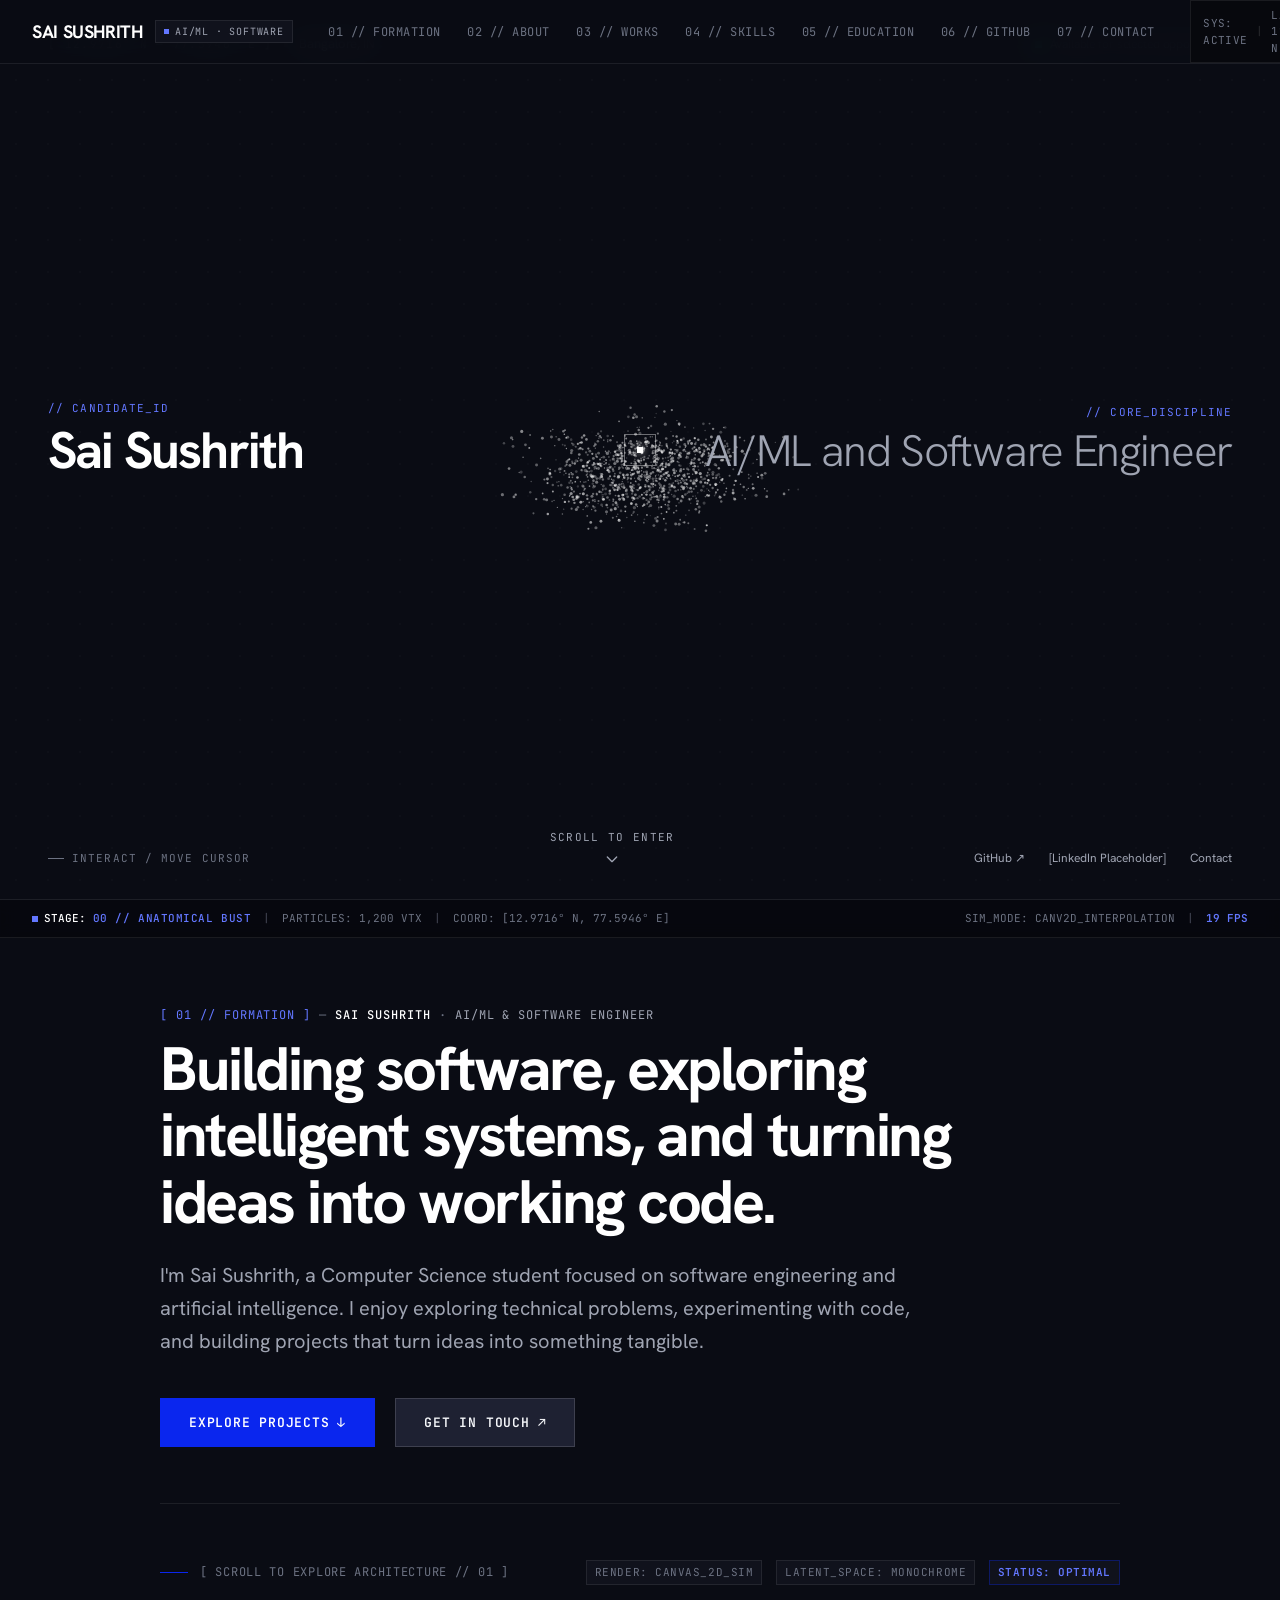
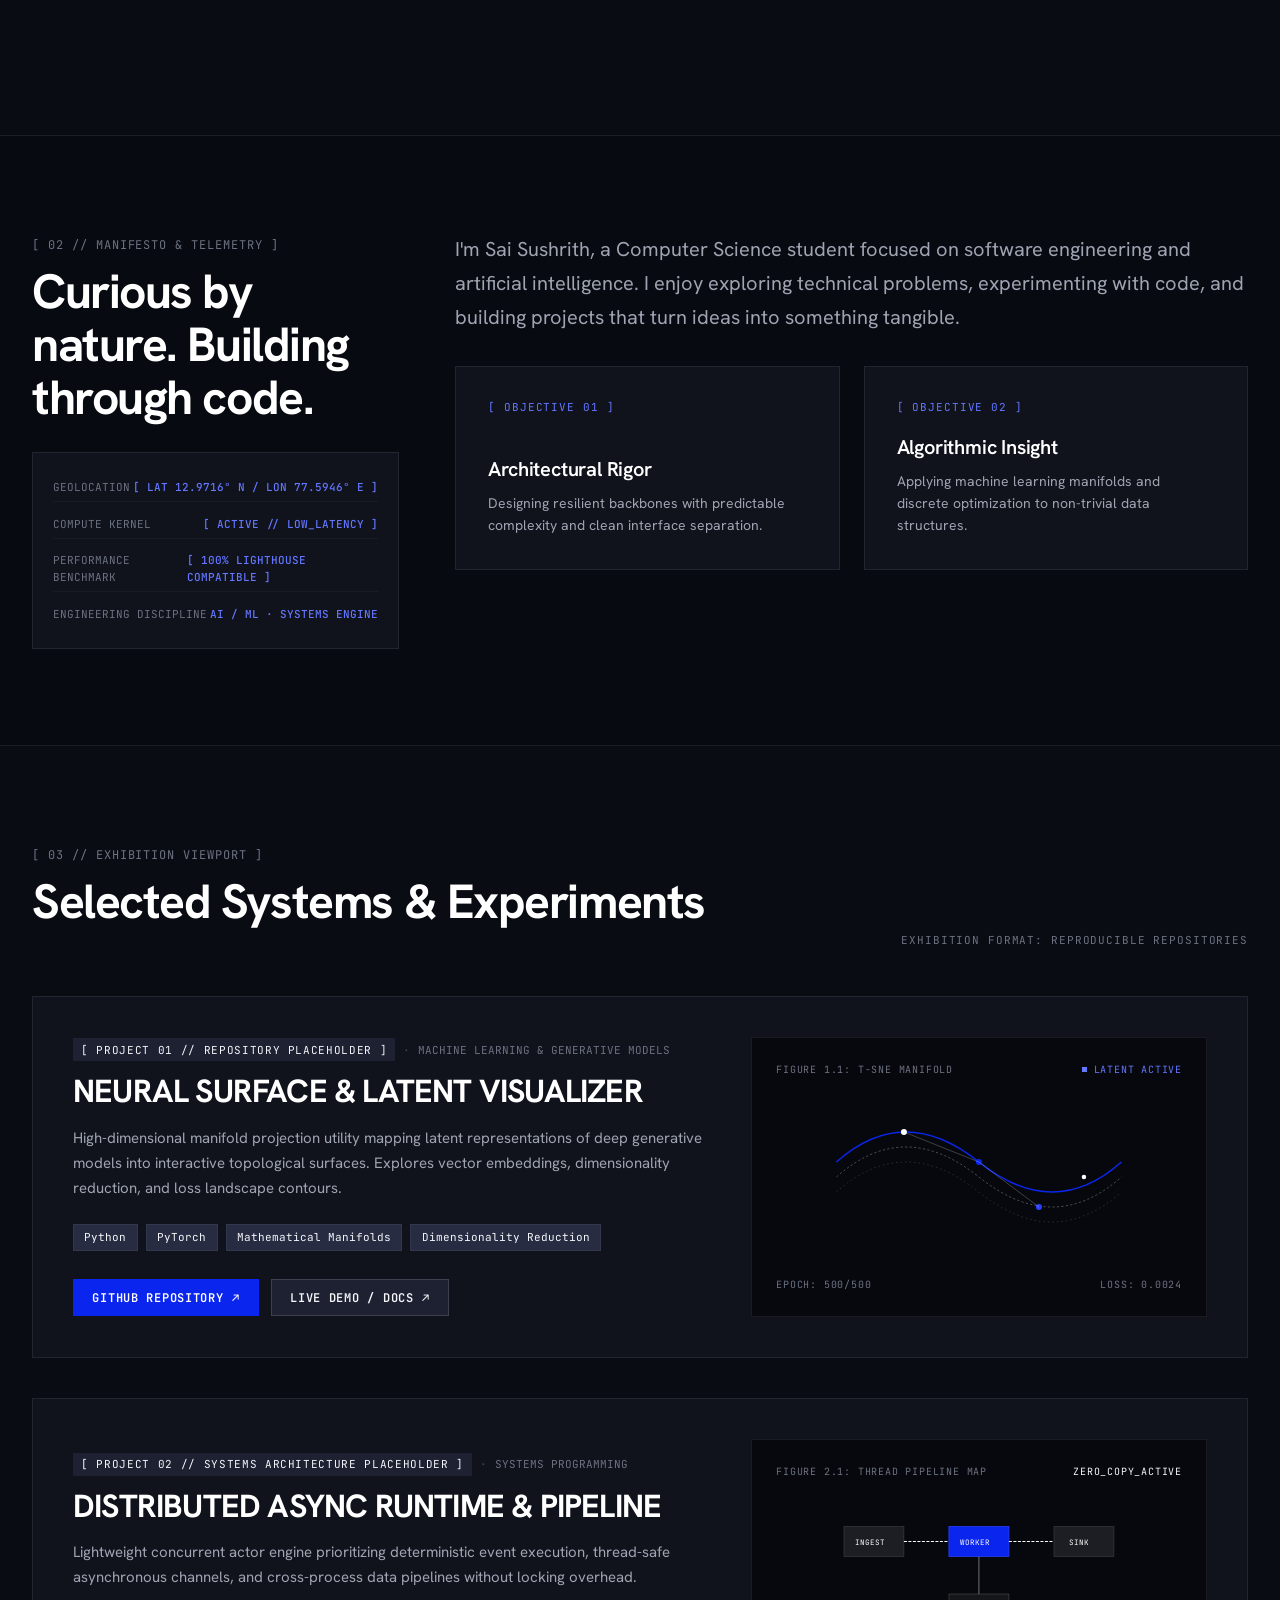
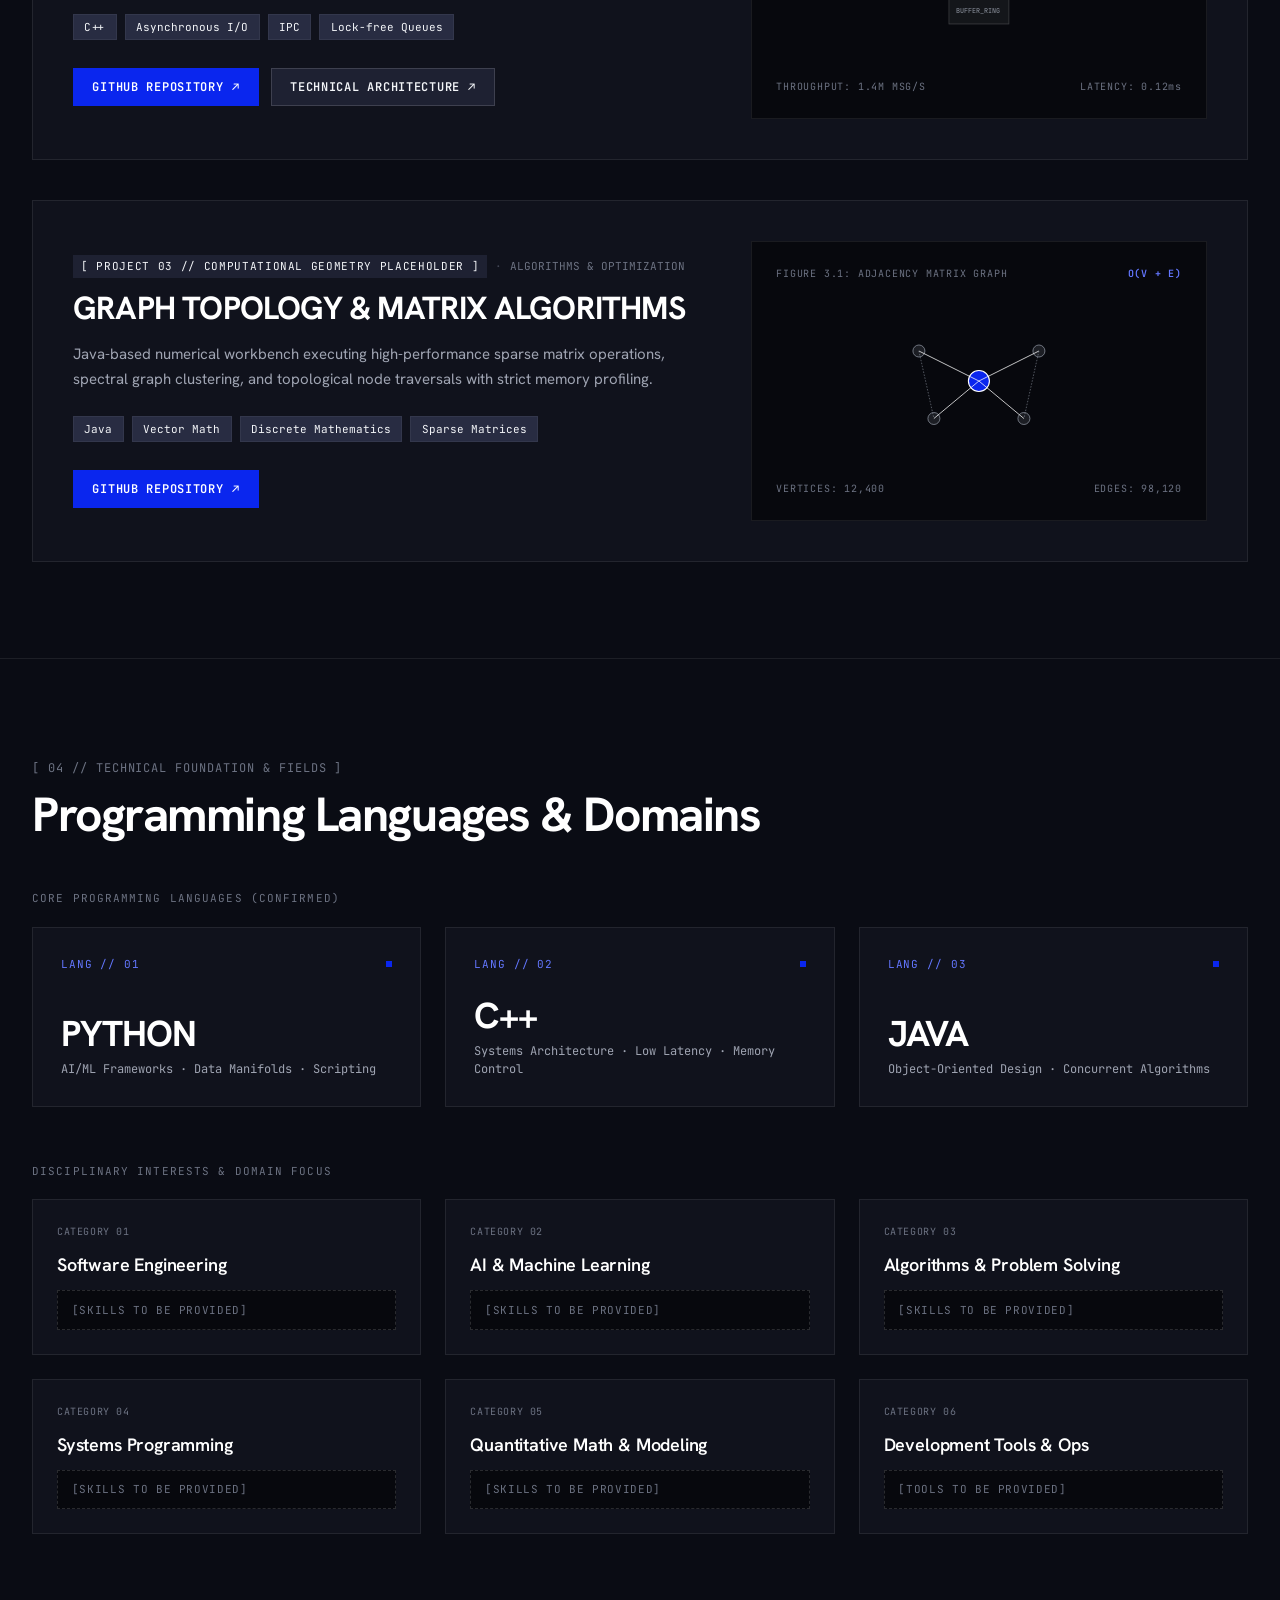
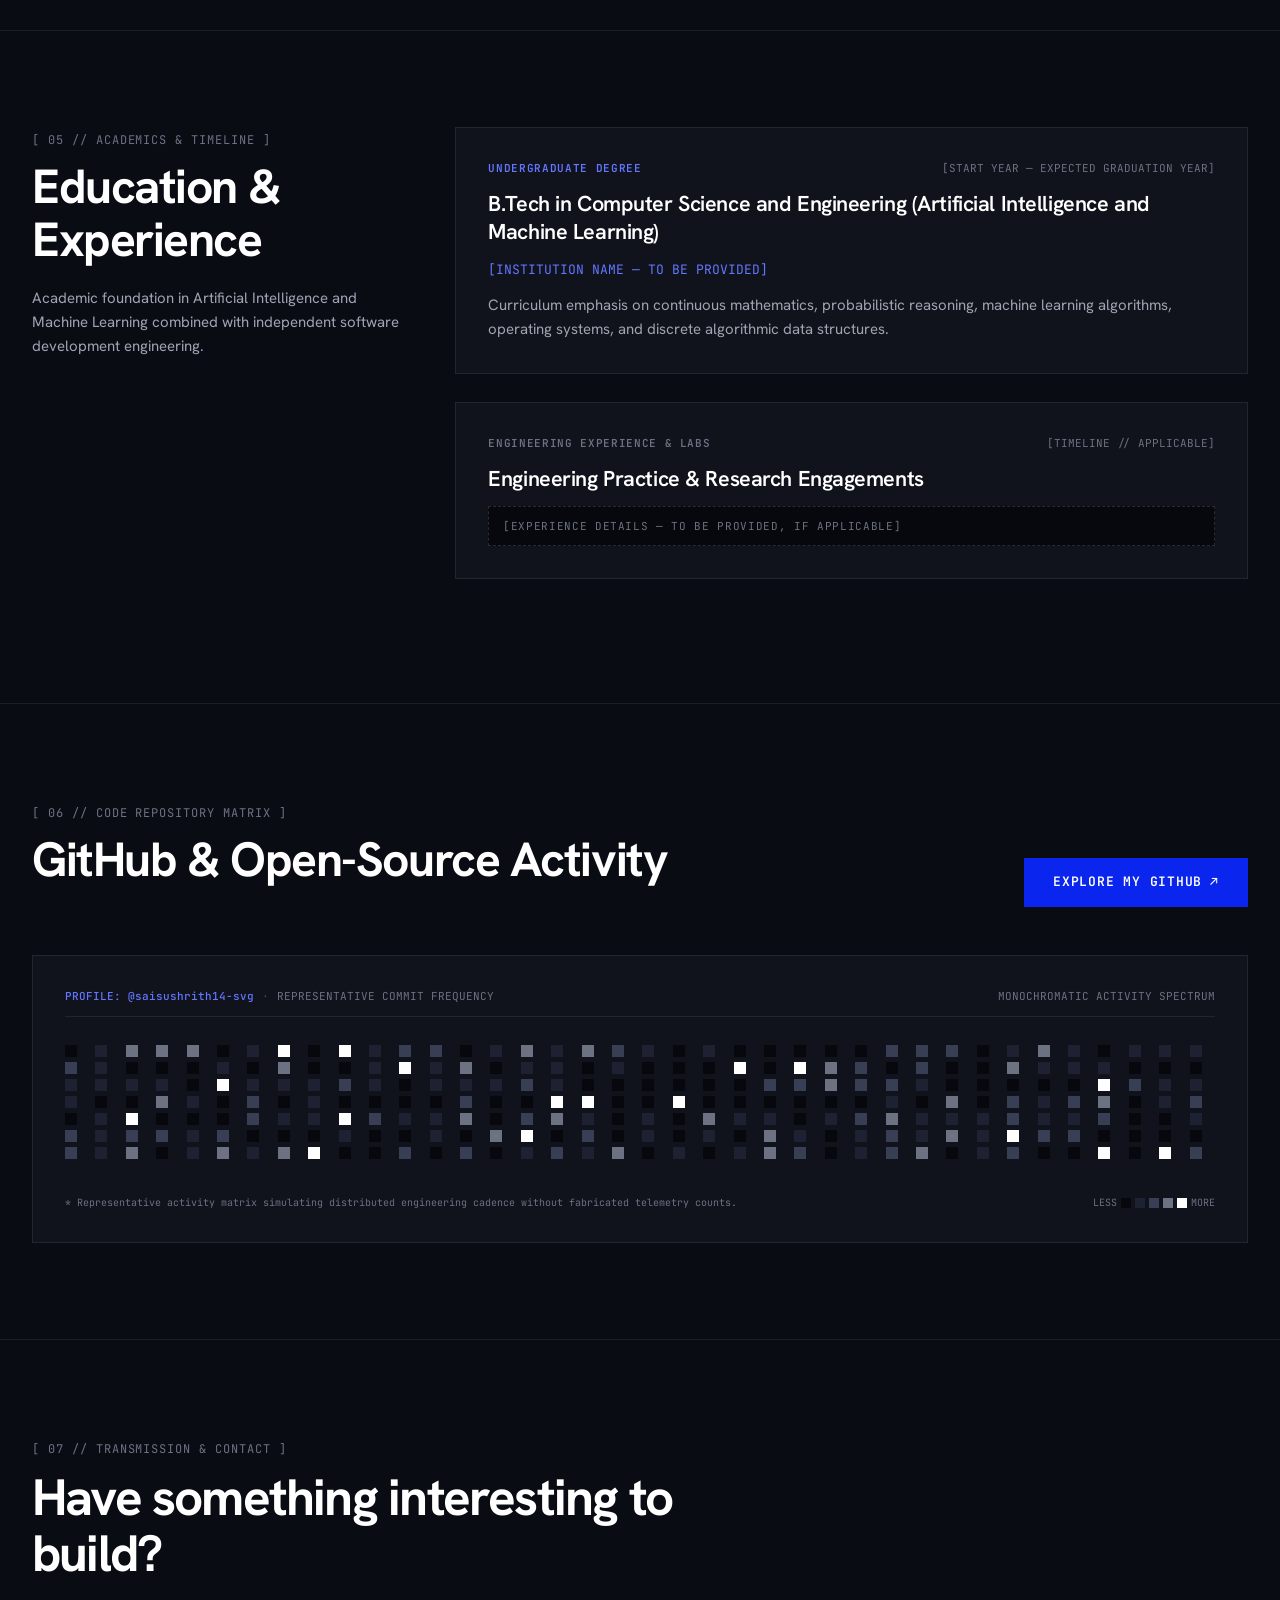
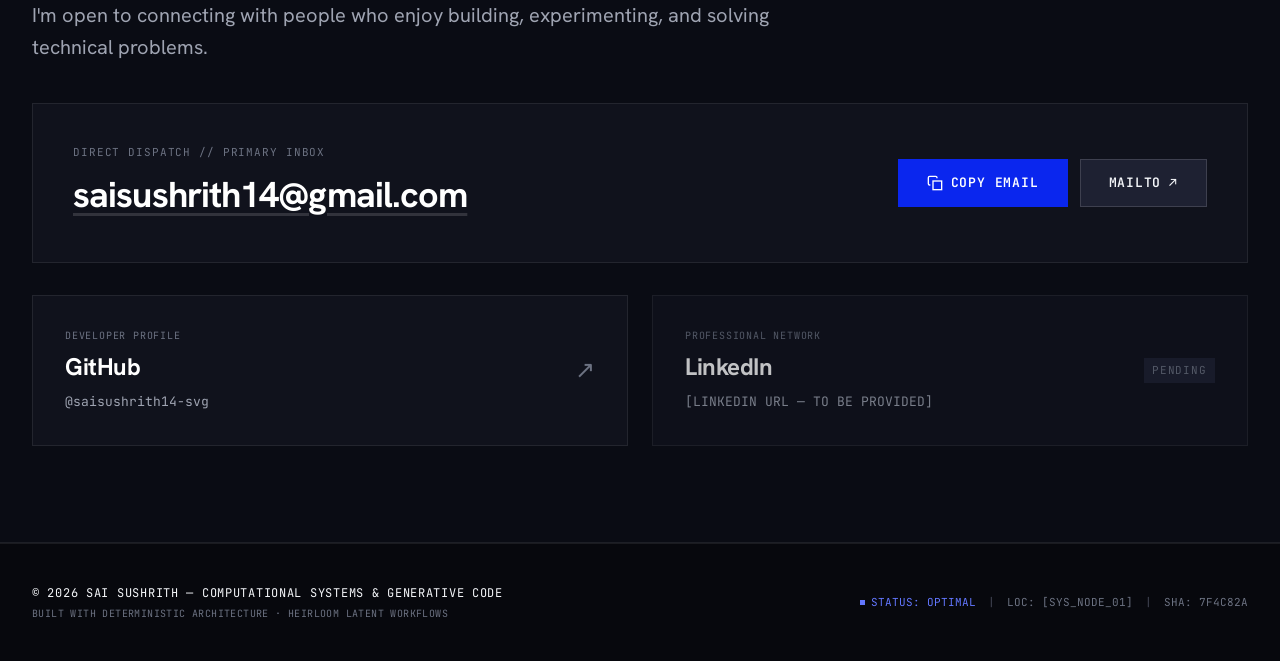
==== portfolio.html @ 4008039e "Changed name of index.html" ====
<!DOCTYPE html>
<html lang="en" class="dark">
<head>
  <meta charset="utf-8">
  <meta name="viewport" content="width=device-width, initial-scale=1.0">
  <meta name="description" content="Portfolio of Sai Sushrith — AI/ML and Software Engineer. Building software, exploring intelligent systems, and turning ideas into working code.">
  <meta name="keywords" content="Sai Sushrith, AI, Machine Learning, Software Engineer, Portfolio, Generative Particles, Swiss Style">
  <meta name="author" content="Sai Sushrith">
  <title>Sai Sushrith — AI/ML & Software Engineer</title>
  
  <link rel="icon" type="image/svg+xml" href="assets/icons/favicon.svg">
  
  <!-- Modern Typography: Hanken Grotesk & JetBrains Mono -->
  <link rel="preconnect" href="https://fonts.googleapis.com">
  <link rel="preconnect" href="https://fonts.gstatic.com" crossorigin>
  <link href="https://fonts.googleapis.com/css2?family=Hanken+Grotesk:ital,wght@0,300..900;1,300..900&family=JetBrains+Mono:ital,wght@0,300..800;1,300..800&display=swap" rel="stylesheet">
  
  <!-- Separate Vanilla CSS -->
  <link rel="stylesheet" href="styles.css">
</head>
<body>
  <!-- Accessibility Skip Link -->
  <a href="#main-content" class="skip-link">Skip to main content</a>

  <!-- Custom Architectural Desktop Cursor -->
  <div id="custom-cursor" class="custom-cursor" aria-hidden="true">
    <div class="cursor-dot"></div>
    <div class="cursor-ring"></div>
  </div>

  <!-- Persistent 2D Canvas for Generative Particle Sculpting -->
  <canvas id="generative-canvas" class="generative-canvas" aria-hidden="true"></canvas>

  <!-- Ambient Texture Layer -->
  <div class="ambient-noise" aria-hidden="true"></div>

  <!-- ========================================================================= -->
  <!-- HERO / STARTING LANDING VIEWPORT (Stage 0: Anatomical Silhouette Bust)    -->
  <!-- ========================================================================= -->
  <section class="landing-viewport" id="landing" aria-label="Starting Presentation">
    <!-- Top Bar: Coordinates & Availability -->
    <div class="landing-topbar">
      <div class="topbar-coords">
        <span class="mono-badge">[ 12.9716° N — 77.5946° E ]</span>
        <span class="coord-divider">•</span>
        <span class="location-name">Bangalore, IN</span>
      </div>
      <div class="topbar-status">
        <span class="status-pulse-dot" aria-hidden="true"></span>
        <span class="status-text">Available for selected opportunities</span>
      </div>
    </div>

    <!-- Symmetrical Identity Typography -->
    <div class="landing-hero-center">
      <div class="hero-left-col">
        <span class="hero-label-sub">// CANDIDATE_ID</span>
        <h1 class="landing-title">Sai Sushrith</h1>
      </div>
      <div class="hero-right-col">
        <span class="hero-label-sub">// CORE_DISCIPLINE</span>
        <p class="landing-subtitle">AI/ML and Software Engineer</p>
      </div>
    </div>

    <!-- Bottom Bar: Navigation & Social Prompts -->
    <div class="landing-bottombar">
      <div class="bottombar-left">
        <span class="interact-cue">
          <span class="dash-line" aria-hidden="true"></span>
          <span>INTERACT / MOVE CURSOR</span>
        </span>
      </div>
      <div class="bottombar-center">
        <a href="#main-content" class="scroll-enter-btn" id="scroll-enter-btn">
          <span>SCROLL TO ENTER</span>
          <svg class="arrow-down-icon" width="16" height="16" viewBox="0 0 24 24" fill="none" stroke="currentColor" stroke-width="2" aria-hidden="true">
            <path d="M19 9l-7 7-7-7" stroke-linecap="round" stroke-linejoin="round"/>
          </svg>
        </a>
      </div>
      <div class="bottombar-right">
        <a href="https://github.com/saisushrith14-svg" target="_blank" rel="noopener noreferrer" class="quick-link">GitHub ↗</a>
        <a href="#contact" class="quick-link">[LinkedIn Placeholder]</a>
        <a href="mailto:saisushrith14@gmail.com" class="quick-link">Contact</a>
      </div>
    </div>
  </section>

  <!-- ========================================================================= -->
  <!-- MAIN NAVIGATION BAR (Fixed Architectural Swiss Navigation)                -->
  <!-- ========================================================================= -->
  <header class="site-header" id="site-header" role="banner">
    <div class="header-inner">
      <div class="header-brand">
        <a href="#landing" class="brand-link" aria-label="Return to landing">
          <span class="brand-name">SAI SUSHRITH</span>
        </a>
        <div class="badge-status-chip">
          <span class="status-dot-mini" aria-hidden="true"></span>
          <span class="badge-text">AI/ML · SOFTWARE</span>
        </div>
      </div>

      <!-- Desktop Nav -->
      <nav class="desktop-nav" aria-label="Primary navigation">
        <a href="#hero" class="nav-item active" data-section="hero">01 // FORMATION</a>
        <a href="#about" class="nav-item" data-section="about">02 // ABOUT</a>
        <a href="#projects" class="nav-item" data-section="projects">03 // WORKS</a>
        <a href="#skills" class="nav-item" data-section="skills">04 // SKILLS</a>
        <a href="#education" class="nav-item" data-section="education">05 // EDUCATION</a>
        <a href="#github" class="nav-item" data-section="github">06 // GITHUB</a>
        <a href="#contact" class="nav-item" data-section="contact">07 // CONTACT</a>
      </nav>

      <!-- System Telemetry Badge & Mobile Toggle -->
      <div class="header-actions">
        <div class="telemetry-pill">
          <span class="telemetry-item">SYS: ACTIVE</span>
          <span class="telemetry-sep">|</span>
          <span class="telemetry-item">LAT: 12.9716° N</span>
          <span class="telemetry-sep">|</span>
          <span class="telemetry-fps" id="header-fps">60 FPS</span>
        </div>

        <button class="mobile-toggle-btn" id="mobile-toggle-btn" aria-label="Toggle navigation menu" aria-expanded="false" aria-controls="mobile-nav">
          <span class="toggle-bar"></span>
          <span class="toggle-bar"></span>
        </button>
      </div>
    </div>

    <!-- Mobile Navigation Drawer -->
    <nav class="mobile-nav" id="mobile-nav" aria-label="Mobile navigation" hidden>
      <div class="mobile-nav-inner">
        <a href="#hero" class="mobile-nav-item" data-section="hero">01 // FORMATION</a>
        <a href="#about" class="mobile-nav-item" data-section="about">02 // ABOUT</a>
        <a href="#projects" class="mobile-nav-item" data-section="projects">03 // WORKS</a>
        <a href="#skills" class="mobile-nav-item" data-section="skills">04 // SKILLS</a>
        <a href="#education" class="mobile-nav-item" data-section="education">05 // EDUCATION</a>
        <a href="#github" class="mobile-nav-item" data-section="github">06 // GITHUB</a>
        <a href="#contact" class="mobile-nav-item" data-section="contact">07 // CONTACT</a>
      </div>
    </nav>
  </header>

  <!-- ========================================================================= -->
  <!-- HUD TELEMETRY STICKY BAR                                                  -->
  <!-- ========================================================================= -->
  <div class="hud-telemetry-bar" id="hud-telemetry" aria-hidden="true">
    <div class="hud-inner">
      <div class="hud-left">
        <span class="hud-stage-indicator">
          <span class="stage-dot"></span>
          STAGE: <span id="hud-stage-name" class="stage-value">00 // ANATOMICAL BUST</span>
        </span>
        <span class="hud-sep">|</span>
        <span class="hud-particles" id="hud-particles-count">PARTICLES: 1,200 VTX</span>
        <span class="hud-sep">|</span>
        <span class="hud-coords">COORD: [12.9716° N, 77.5946° E]</span>
      </div>
      <div class="hud-right">
        <span class="hud-sim-mode">SIM_MODE: CANV2D_INTERPOLATION</span>
        <span class="hud-sep">|</span>
        <span class="hud-fps" id="canvas-fps">60 FPS</span>
      </div>
    </div>
  </div>

  <!-- ========================================================================= -->
  <!-- MAIN PORTFOLIO SECTIONS                                                   -->
  <!-- ========================================================================= -->
  <main id="main-content" class="portfolio-main">

    <!-- --------------------------------------------------------------------- -->
    <!-- SECTION 01: HERO & FORMATION                                          -->
    <!-- --------------------------------------------------------------------- -->
    <section class="portfolio-section hero-section" id="hero" data-stage="01 // FORMATION">
      <div class="section-container">
        <div class="hero-content-block">
          <div class="section-marker-tag">
            <span class="marker-code">[ 01 // FORMATION ]</span>
            <span class="marker-dash">—</span>
            <span class="marker-name">SAI SUSHRITH</span>
            <span class="marker-dot">·</span>
            <span class="marker-title">AI/ML &amp; SOFTWARE ENGINEER</span>
          </div>

          <h2 class="hero-statement">
            Building software, exploring intelligent systems, and turning ideas into working code.
          </h2>

          <p class="hero-lead">
            I'm Sai Sushrith, a Computer Science student focused on software engineering and artificial intelligence. I enjoy exploring technical problems, experimenting with code, and building projects that turn ideas into something tangible.
          </p>

          <div class="hero-cta-group">
            <a href="#projects" class="btn btn-primary">
              <span>Explore Projects</span>
              <span class="btn-arrow" aria-hidden="true">↓</span>
            </a>
            <a href="#contact" class="btn btn-secondary">
              <span>Get in Touch</span>
              <span class="btn-arrow" aria-hidden="true">↗</span>
            </a>
          </div>
        </div>

        <div class="hero-bottom-telemetry">
          <div class="telemetry-cue">
            <span class="cue-line" aria-hidden="true"></span>
            <span class="mono-label">[ SCROLL TO EXPLORE ARCHITECTURE // 01 ]</span>
          </div>
          <div class="telemetry-tags">
            <span class="tag-chip">RENDER: CANVAS_2D_SIM</span>
            <span class="tag-chip">LATENT_SPACE: MONOCHROME</span>
            <span class="tag-chip chip-highlight">STATUS: OPTIMAL</span>
          </div>
        </div>
      </div>
    </section>

    <!-- --------------------------------------------------------------------- -->
    <!-- SECTION 02: EDITORIAL INTRODUCTION & MANIFESTO                        -->
    <!-- --------------------------------------------------------------------- -->
    <section class="portfolio-section manifesto-section" id="about" data-stage="02 // MANIFESTO">
      <div class="section-container">
        <div class="two-col-grid">
          <!-- Left Column: Heading & Telemetry Specs -->
          <div class="grid-sidebar">
            <span class="section-marker-tag">[ 02 // MANIFESTO &amp; TELEMETRY ]</span>
            <h2 class="section-heading">Curious by nature. Building through code.</h2>

            <div class="telemetry-spec-card">
              <div class="spec-row">
                <span class="spec-label">GEOLOCATION</span>
                <span class="spec-value">[ LAT 12.9716° N / LON 77.5946° E ]</span>
              </div>
              <div class="spec-row">
                <span class="spec-label">COMPUTE KERNEL</span>
                <span class="spec-value">[ ACTIVE // LOW_LATENCY ]</span>
              </div>
              <div class="spec-row">
                <span class="spec-label">PERFORMANCE BENCHMARK</span>
                <span class="spec-value">[ 100% LIGHTHOUSE COMPATIBLE ]</span>
              </div>
              <div class="spec-row">
                <span class="spec-label">ENGINEERING DISCIPLINE</span>
                <span class="spec-value">AI / ML · SYSTEMS ENGINE</span>
              </div>
            </div>
          </div>

          <!-- Right Column: Narrative & Architecture Objectives -->
          <div class="grid-main">
            <p class="body-lead">
              I'm Sai Sushrith, a Computer Science student focused on software engineering and artificial intelligence. I enjoy exploring technical problems, experimenting with code, and building projects that turn ideas into something tangible.
            </p>

            <div class="card-grid-2">
              <div class="objective-card">
                <span class="card-index-mono">[ OBJECTIVE 01 ]</span>
                <div class="card-body">
                  <h3 class="card-title">Architectural Rigor</h3>
                  <p class="card-desc">Designing resilient backbones with predictable complexity and clean interface separation.</p>
                </div>
              </div>

              <div class="objective-card">
                <span class="card-index-mono">[ OBJECTIVE 02 ]</span>
                <div class="card-body">
                  <h3 class="card-title">Algorithmic Insight</h3>
                  <p class="card-desc">Applying machine learning manifolds and discrete optimization to non-trivial data structures.</p>
                </div>
              </div>
            </div>
          </div>
        </div>
      </div>
    </section>

    <!-- --------------------------------------------------------------------- -->
    <!-- SECTION 03: SELECTED PROJECTS (EXHIBITION)                            -->
    <!-- --------------------------------------------------------------------- -->
    <section class="portfolio-section projects-section" id="projects" data-stage="03 // EXHIBITION">
      <div class="section-container">
        <div class="section-header-row">
          <div>
            <span class="section-marker-tag">[ 03 // EXHIBITION VIEWPORT ]</span>
            <h2 class="section-heading">Selected Systems &amp; Experiments</h2>
          </div>
          <div class="mono-meta-info">
            EXHIBITION FORMAT: REPRODUCIBLE REPOSITORIES
          </div>
        </div>

        <div class="projects-list">
          <!-- Project 01 -->
          <article class="project-card">
            <div class="project-details">
              <div class="project-meta-top">
                <span class="project-status-tag">[ PROJECT 01 // REPOSITORY PLACEHOLDER ]</span>
                <span class="meta-dot">·</span>
                <span class="project-category">Machine Learning &amp; Generative Models</span>
              </div>

              <h3 class="project-title">NEURAL SURFACE &amp; LATENT VISUALIZER</h3>

              <p class="project-description">
                High-dimensional manifold projection utility mapping latent representations of deep generative models into interactive topological surfaces. Explores vector embeddings, dimensionality reduction, and loss landscape contours.
              </p>

              <div class="tech-stack-row">
                <span class="tech-chip">Python</span>
                <span class="tech-chip">PyTorch</span>
                <span class="tech-chip">Mathematical Manifolds</span>
                <span class="tech-chip">Dimensionality Reduction</span>
              </div>

              <div class="project-actions">
                <a href="https://github.com/saisushrith14-svg" target="_blank" rel="noopener noreferrer" class="btn btn-primary btn-sm">
                  <span>GitHub Repository</span>
                  <span class="btn-arrow" aria-hidden="true">↗</span>
                </a>
                <a href="#projects" class="btn btn-secondary btn-sm">
                  <span>Live Demo / Docs</span>
                  <span class="btn-arrow" aria-hidden="true">↗</span>
                </a>
              </div>
            </div>

            <div class="project-visual">
              <div class="figure-header">
                <span>FIGURE 1.1: T-SNE MANIFOLD</span>
                <span class="figure-live-indicator"><span class="pulse-dot"></span> LATENT ACTIVE</span>
              </div>

              <!-- Mathematical Generative SVG Topological Manifold -->
              <svg class="project-figure-svg" viewBox="0 0 400 200" fill="none" xmlns="http://www.w3.org/2000/svg" role="img" aria-label="T-SNE Manifold topological chart">
                <path d="M10 100 Q 100 20, 200 100 T 390 100" stroke="rgba(255,255,255,0.3)" stroke-dasharray="3 3" stroke-width="1.2"/>
                <path d="M10 120 Q 100 40, 200 120 T 390 120" stroke="rgba(255,255,255,0.2)" stroke-dasharray="2 4" stroke-width="1"/>
                <path d="M10 80 Q 100 0, 200 80 T 390 80" stroke="#0A26EE" stroke-width="2"/>
                <circle cx="100" cy="40" r="4" fill="#FFFFFF"/>
                <circle cx="200" cy="80" r="4" fill="#0A26EE"/>
                <circle cx="280" cy="140" r="4" fill="#2B40FD"/>
                <circle cx="340" cy="100" r="3" fill="#FFFFFF"/>
                <line x1="100" y1="40" x2="200" y2="80" stroke="rgba(255,255,255,0.4)" stroke-width="0.75"/>
                <line x1="200" y1="80" x2="280" y2="140" stroke="rgba(255,255,255,0.4)" stroke-width="0.75"/>
              </svg>

              <div class="figure-footer">
                <span>EPOCH: 500/500</span>
                <span>LOSS: 0.0024</span>
              </div>
            </div>
          </article>

          <!-- Project 02 -->
          <article class="project-card">
            <div class="project-details">
              <div class="project-meta-top">
                <span class="project-status-tag">[ PROJECT 02 // SYSTEMS ARCHITECTURE PLACEHOLDER ]</span>
                <span class="meta-dot">·</span>
                <span class="project-category">Systems Programming</span>
              </div>

              <h3 class="project-title">DISTRIBUTED ASYNC RUNTIME &amp; PIPELINE</h3>

              <p class="project-description">
                Lightweight concurrent actor engine prioritizing deterministic event execution, thread-safe asynchronous channels, and cross-process data pipelines without locking overhead.
              </p>

              <div class="tech-stack-row">
                <span class="tech-chip">C++</span>
                <span class="tech-chip">Asynchronous I/O</span>
                <span class="tech-chip">IPC</span>
                <span class="tech-chip">Lock-free Queues</span>
              </div>

              <div class="project-actions">
                <a href="https://github.com/saisushrith14-svg" target="_blank" rel="noopener noreferrer" class="btn btn-primary btn-sm">
                  <span>GitHub Repository</span>
                  <span class="btn-arrow" aria-hidden="true">↗</span>
                </a>
                <a href="#projects" class="btn btn-secondary btn-sm">
                  <span>Technical Architecture</span>
                  <span class="btn-arrow" aria-hidden="true">↗</span>
                </a>
              </div>
            </div>

            <div class="project-visual">
              <div class="figure-header">
                <span>FIGURE 2.1: THREAD PIPELINE MAP</span>
                <span class="figure-status">ZERO_COPY_ACTIVE</span>
              </div>

              <!-- Architecture Pipeline SVG Diagram -->
              <svg class="project-figure-svg" viewBox="0 0 400 200" fill="none" xmlns="http://www.w3.org/2000/svg" role="img" aria-label="Thread pipeline architectural diagram">
                <rect x="20" y="30" width="80" height="40" fill="#1C1E24" stroke="rgba(255,255,255,0.15)"/>
                <text x="35" y="55" fill="#FFFFFF" font-family="'JetBrains Mono', monospace" font-size="10">INGEST</text>
                <rect x="160" y="30" width="80" height="40" fill="#0A26EE" stroke="#2B40FD"/>
                <text x="175" y="55" fill="#FFFFFF" font-family="'JetBrains Mono', monospace" font-size="10">WORKER</text>
                <rect x="300" y="30" width="80" height="40" fill="#1C1E24" stroke="rgba(255,255,255,0.15)"/>
                <text x="320" y="55" fill="#FFFFFF" font-family="'JetBrains Mono', monospace" font-size="10">SINK</text>
                <path d="M100 50 L160 50" stroke="#FFFFFF" stroke-dasharray="4 2" stroke-width="1.5"/>
                <path d="M240 50 L300 50" stroke="#FFFFFF" stroke-dasharray="4 2" stroke-width="1.5"/>
                <rect x="160" y="120" width="80" height="40" fill="#14161A" stroke="rgba(255,255,255,0.2)"/>
                <text x="170" y="145" fill="#8E94A0" font-family="'JetBrains Mono', monospace" font-size="9">BUFFER_RING</text>
                <path d="M200 70 L200 120" stroke="#8E94A0" stroke-width="1"/>
              </svg>

              <div class="figure-footer">
                <span>THROUGHPUT: 1.4M MSG/S</span>
                <span>LATENCY: 0.12ms</span>
              </div>
            </div>
          </article>

          <!-- Project 03 -->
          <article class="project-card">
            <div class="project-details">
              <div class="project-meta-top">
                <span class="project-status-tag">[ PROJECT 03 // COMPUTATIONAL GEOMETRY PLACEHOLDER ]</span>
                <span class="meta-dot">·</span>
                <span class="project-category">Algorithms &amp; Optimization</span>
              </div>

              <h3 class="project-title">GRAPH TOPOLOGY &amp; MATRIX ALGORITHMS</h3>

              <p class="project-description">
                Java-based numerical workbench executing high-performance sparse matrix operations, spectral graph clustering, and topological node traversals with strict memory profiling.
              </p>

              <div class="tech-stack-row">
                <span class="tech-chip">Java</span>
                <span class="tech-chip">Vector Math</span>
                <span class="tech-chip">Discrete Mathematics</span>
                <span class="tech-chip">Sparse Matrices</span>
              </div>

              <div class="project-actions">
                <a href="https://github.com/saisushrith14-svg" target="_blank" rel="noopener noreferrer" class="btn btn-primary btn-sm">
                  <span>GitHub Repository</span>
                  <span class="btn-arrow" aria-hidden="true">↗</span>
                </a>
              </div>
            </div>

            <div class="project-visual">
              <div class="figure-header">
                <span>FIGURE 3.1: ADJACENCY MATRIX GRAPH</span>
                <span class="figure-complexity">O(V + E)</span>
              </div>

              <!-- Graph Adjacency SVG -->
              <svg class="project-figure-svg" viewBox="0 0 400 200" fill="none" xmlns="http://www.w3.org/2000/svg" role="img" aria-label="Graph adjacency diagram">
                <circle cx="200" cy="100" r="14" fill="#0A26EE" stroke="#FFFFFF" stroke-width="1.5"/>
                <circle cx="120" cy="60" r="8" fill="#1C1E24" stroke="#8E94A0" stroke-width="1"/>
                <circle cx="280" cy="60" r="8" fill="#1C1E24" stroke="#8E94A0" stroke-width="1"/>
                <circle cx="140" cy="150" r="8" fill="#1C1E24" stroke="#8E94A0" stroke-width="1"/>
                <circle cx="260" cy="150" r="8" fill="#1C1E24" stroke="#8E94A0" stroke-width="1"/>
                <line x1="200" y1="100" x2="120" y2="60" stroke="#FFFFFF" stroke-width="1"/>
                <line x1="200" y1="100" x2="280" y2="60" stroke="#FFFFFF" stroke-width="1"/>
                <line x1="200" y1="100" x2="140" y2="150" stroke="#FFFFFF" stroke-width="1"/>
                <line x1="200" y1="100" x2="260" y2="150" stroke="#FFFFFF" stroke-width="1"/>
                <line x1="120" y1="60" x2="140" y2="150" stroke="#8E94A0" stroke-dasharray="2 2" stroke-width="0.75"/>
                <line x1="280" y1="60" x2="260" y2="150" stroke="#8E94A0" stroke-dasharray="2 2" stroke-width="0.75"/>
              </svg>

              <div class="figure-footer">
                <span>VERTICES: 12,400</span>
                <span>EDGES: 98,120</span>
              </div>
            </div>
          </article>
        </div>
      </div>
    </section>

    <!-- --------------------------------------------------------------------- -->
    <!-- SECTION 04: PROGRAMMING LANGUAGES & TECHNICAL DOMAINS                 -->
    <!-- --------------------------------------------------------------------- -->
    <section class="portfolio-section skills-section" id="skills" data-stage="04 // FOUNDATION">
      <div class="section-container">
        <div class="section-header-block">
          <span class="section-marker-tag">[ 04 // TECHNICAL FOUNDATION &amp; FIELDS ]</span>
          <h2 class="section-heading">Programming Languages &amp; Domains</h2>
        </div>

        <!-- Confirmed Languages -->
        <div class="languages-block">
          <span class="sub-block-label">CORE PROGRAMMING LANGUAGES (CONFIRMED)</span>
          <div class="card-grid-3">
            <div class="language-card">
              <div class="lang-card-header">
                <span class="lang-index">LANG // 01</span>
                <span class="lang-status-dot"></span>
              </div>
              <div class="lang-card-content">
                <h3 class="lang-title">PYTHON</h3>
                <p class="lang-desc">AI/ML Frameworks · Data Manifolds · Scripting</p>
              </div>
            </div>

            <div class="language-card">
              <div class="lang-card-header">
                <span class="lang-index">LANG // 02</span>
                <span class="lang-status-dot"></span>
              </div>
              <div class="lang-card-content">
                <h3 class="lang-title">C++</h3>
                <p class="lang-desc">Systems Architecture · Low Latency · Memory Control</p>
              </div>
            </div>

            <div class="language-card">
              <div class="lang-card-header">
                <span class="lang-index">LANG // 03</span>
                <span class="lang-status-dot"></span>
              </div>
              <div class="lang-card-content">
                <h3 class="lang-title">JAVA</h3>
                <p class="lang-desc">Object-Oriented Design · Concurrent Algorithms</p>
              </div>
            </div>
          </div>
        </div>

        <!-- Disciplinary Interests Placeholders -->
        <div class="domains-block">
          <span class="sub-block-label">DISCIPLINARY INTERESTS &amp; DOMAIN FOCUS</span>
          <div class="card-grid-3">
            <div class="domain-card">
              <span class="domain-index">CATEGORY 01</span>
              <h4 class="domain-title">Software Engineering</h4>
              <div class="placeholder-box">[SKILLS TO BE PROVIDED]</div>
            </div>

            <div class="domain-card">
              <span class="domain-index">CATEGORY 02</span>
              <h4 class="domain-title">AI &amp; Machine Learning</h4>
              <div class="placeholder-box">[SKILLS TO BE PROVIDED]</div>
            </div>

            <div class="domain-card">
              <span class="domain-index">CATEGORY 03</span>
              <h4 class="domain-title">Algorithms &amp; Problem Solving</h4>
              <div class="placeholder-box">[SKILLS TO BE PROVIDED]</div>
            </div>

            <div class="domain-card">
              <span class="domain-index">CATEGORY 04</span>
              <h4 class="domain-title">Systems Programming</h4>
              <div class="placeholder-box">[SKILLS TO BE PROVIDED]</div>
            </div>

            <div class="domain-card">
              <span class="domain-index">CATEGORY 05</span>
              <h4 class="domain-title">Quantitative Math &amp; Modeling</h4>
              <div class="placeholder-box">[SKILLS TO BE PROVIDED]</div>
            </div>

            <div class="domain-card">
              <span class="domain-index">CATEGORY 06</span>
              <h4 class="domain-title">Development Tools &amp; Ops</h4>
              <div class="placeholder-box">[TOOLS TO BE PROVIDED]</div>
            </div>
          </div>
        </div>
      </div>
    </section>

    <!-- --------------------------------------------------------------------- -->
    <!-- SECTION 05: ACADEMICS & TIMELINE                                      -->
    <!-- --------------------------------------------------------------------- -->
    <section class="portfolio-section education-section" id="education" data-stage="05 // ACADEMICS">
      <div class="section-container">
        <div class="two-col-grid">
          <div class="grid-sidebar">
            <span class="section-marker-tag">[ 05 // ACADEMICS &amp; TIMELINE ]</span>
            <h2 class="section-heading">Education &amp; Experience</h2>
            <p class="sidebar-subtext">
              Academic foundation in Artificial Intelligence and Machine Learning combined with independent software development engineering.
            </p>
          </div>

          <div class="grid-main">
            <!-- Education Card -->
            <div class="timeline-card">
              <div class="timeline-header">
                <span class="timeline-tag">UNDERGRADUATE DEGREE</span>
                <span class="timeline-year">[START YEAR — EXPECTED GRADUATION YEAR]</span>
              </div>
              <h3 class="timeline-title">
                B.Tech in Computer Science and Engineering (Artificial Intelligence and Machine Learning)
              </h3>
              <div class="timeline-institution">
                [INSTITUTION NAME — TO BE PROVIDED]
              </div>
              <p class="timeline-desc">
                Curriculum emphasis on continuous mathematics, probabilistic reasoning, machine learning algorithms, operating systems, and discrete algorithmic data structures.
              </p>
            </div>

            <!-- Experience Card Placeholder -->
            <div class="timeline-card">
              <div class="timeline-header">
                <span class="timeline-tag tag-neutral">ENGINEERING EXPERIENCE &amp; LABS</span>
                <span class="timeline-year">[TIMELINE // APPLICABLE]</span>
              </div>
              <h3 class="timeline-title">
                Engineering Practice &amp; Research Engagements
              </h3>
              <div class="placeholder-box">
                [EXPERIENCE DETAILS — TO BE PROVIDED, IF APPLICABLE]
              </div>
            </div>
          </div>
        </div>
      </div>
    </section>

    <!-- --------------------------------------------------------------------- -->
    <!-- SECTION 06: GITHUB & OPEN-SOURCE PRESENCE                             -->
    <!-- --------------------------------------------------------------------- -->
    <section class="portfolio-section github-section" id="github" data-stage="06 // GITHUB">
      <div class="section-container">
        <div class="section-header-row">
          <div>
            <span class="section-marker-tag">[ 06 // CODE REPOSITORY MATRIX ]</span>
            <h2 class="section-heading">GitHub &amp; Open-Source Activity</h2>
          </div>
          <a href="https://github.com/saisushrith14-svg" target="_blank" rel="noopener noreferrer" class="btn btn-primary">
            <span>Explore my GitHub</span>
            <span class="btn-arrow" aria-hidden="true">↗</span>
          </a>
        </div>

        <div class="activity-matrix-container">
          <div class="matrix-header">
            <div class="matrix-profile-info">
              <span class="matrix-user">PROFILE: @saisushrith14-svg</span>
              <span class="meta-dot">·</span>
              <span>REPRESENTATIVE COMMIT FREQUENCY</span>
            </div>
            <span class="matrix-status">MONOCHROMATIC ACTIVITY SPECTRUM</span>
          </div>

          <!-- Deterministic Monochromatic Contribution Heatmap -->
          <div class="matrix-grid-wrapper">
            <div class="activity-grid" id="activity-grid" role="region" aria-label="Commit cadence visualization">
              <!-- Populated via script.js -->
            </div>
          </div>

          <div class="matrix-footer">
            <span class="matrix-note">* Representative activity matrix simulating distributed engineering cadence without fabricated telemetry counts.</span>
            <div class="matrix-legend">
              <span>LESS</span>
              <span class="legend-cell shade-0"></span>
              <span class="legend-cell shade-1"></span>
              <span class="legend-cell shade-2"></span>
              <span class="legend-cell shade-3"></span>
              <span class="legend-cell shade-4"></span>
              <span>MORE</span>
            </div>
          </div>
        </div>
      </div>
    </section>

    <!-- --------------------------------------------------------------------- -->
    <!-- SECTION 07: CONTACT & TRANSMISSION                                    -->
    <!-- --------------------------------------------------------------------- -->
    <section class="portfolio-section contact-section" id="contact" data-stage="07 // CONTACT">
      <div class="section-container">
        <div class="contact-header-block">
          <span class="section-marker-tag">[ 07 // TRANSMISSION &amp; CONTACT ]</span>
          <h2 class="contact-heading">Have something interesting to build?</h2>
          <p class="contact-subheading">
            I'm open to connecting with people who enjoy building, experimenting, and solving technical problems.
          </p>
        </div>

        <!-- Direct Dispatch Email Box -->
        <div class="dispatch-box">
          <div class="dispatch-info">
            <span class="dispatch-label">DIRECT DISPATCH // PRIMARY INBOX</span>
            <a href="mailto:saisushrith14@gmail.com" class="dispatch-email-link">
              saisushrith14@gmail.com
            </a>
          </div>

          <div class="dispatch-actions">
            <button class="btn btn-primary" id="copy-email-btn" aria-label="Copy email address to clipboard">
              <svg class="btn-icon" width="16" height="16" viewBox="0 0 24 24" fill="none" stroke="currentColor" stroke-width="2" aria-hidden="true">
                <rect x="9" y="9" width="13" height="13" rx="0" ry="0"/>
                <path d="M5 15H4a2 2 0 0 1-2-2V4a2 2 0 0 1 2-2h9a2 2 0 0 1 2 2v1"/>
              </svg>
              <span id="copy-btn-text">Copy Email</span>
            </button>
            <a href="mailto:saisushrith14@gmail.com" class="btn btn-secondary">
              <span>Mailto</span>
              <span class="btn-arrow" aria-hidden="true">↗</span>
            </a>
          </div>
        </div>

        <!-- Social Network Cards -->
        <div class="card-grid-2">
          <a href="https://github.com/saisushrith14-svg" target="_blank" rel="noopener noreferrer" class="social-card">
            <div>
              <span class="social-category">DEVELOPER PROFILE</span>
              <h3 class="social-title">GitHub</h3>
              <span class="social-handle">@saisushrith14-svg</span>
            </div>
            <span class="social-arrow" aria-hidden="true">↗</span>
          </a>

          <div class="social-card social-placeholder">
            <div>
              <span class="social-category">PROFESSIONAL NETWORK</span>
              <h3 class="social-title">LinkedIn</h3>
              <span class="social-handle">[LINKEDIN URL — TO BE PROVIDED]</span>
            </div>
            <span class="social-tag">PENDING</span>
          </div>
        </div>
      </div>
    </section>

  </main>

  <!-- ========================================================================= -->
  <!-- SITE FOOTER                                                               -->
  <!-- ========================================================================= -->
  <footer class="site-footer" role="contentinfo">
    <div class="footer-inner">
      <div class="footer-meta">
        <p class="footer-copyright">© 2026 SAI SUSHRITH — COMPUTATIONAL SYSTEMS &amp; GENERATIVE CODE</p>
        <p class="footer-tagline">BUILT WITH DETERMINISTIC ARCHITECTURE · HEIRLOOM LATENT WORKFLOWS</p>
      </div>
      <div class="footer-status-row">
        <div class="status-indicator-badge">
          <span class="status-dot-mini" aria-hidden="true"></span>
          <span>STATUS: OPTIMAL</span>
        </div>
        <span class="footer-sep">|</span>
        <span class="footer-node">LOC: [SYS_NODE_01]</span>
        <span class="footer-sep">|</span>
        <span class="footer-sha">SHA: 7F4C82A</span>
      </div>
    </div>
  </footer>

  <!-- Vanilla JavaScript -->
  <script src="script.js"></script>
</body>
</html>
---- styles.css ----
/* ==========================================================================
   SWISS STYLE ARCHITECTURAL DESIGN SYSTEM — SAI SUSHRITH PORTFOLIO
   Strict Modernist Layout, Pure Orthogonal Lines, Cobalt Accents (#0A26EE)
   ========================================================================== */

:root {
  /* Chromatic Foundation */
  --bg-canvas: #0A0C14;
  --bg-surface-lowest: #07080D;
  --bg-surface-low: #10121C;
  --bg-surface-mid: #161825;
  --bg-surface-high: #1E2132;
  --bg-surface-highest: #282C42;

  /* Ink & Typography */
  --text-pure: #FFFFFF;
  --text-primary: #F4F6F9;
  --text-secondary: #9FA4B2;
  --text-muted: #6C7282;
  --text-faint: #444857;

  /* High Impact Precision Accents */
  --accent-blue: #0A26EE;
  --accent-electric: #2B40FD;
  --accent-bright: #6377FF;
  --accent-glow: rgba(10, 38, 238, 0.45);
  --status-emerald: #10B981;

  /* Structural Hairlines (0px Radius Swiss Grid) */
  --hairline-neutral: rgba(255, 255, 255, 0.08);
  --hairline-neutral-mid: rgba(255, 255, 255, 0.14);
  --hairline-blue: rgba(10, 38, 238, 0.35);
  --hairline-blue-active: rgba(43, 64, 253, 0.8);

  /* Modernist Typography Stacks */
  --font-sans: 'Hanken Grotesk', -apple-system, BlinkMacSystemFont, "Segoe UI", Roboto, sans-serif;
  --font-mono: 'JetBrains Mono', ui-monospace, SFMono-Regular, Menlo, Monaco, Consolas, monospace;

  /* Geometry & Rhythm */
  --radius-sharp: 0px;
  --header-height: 64px;
  --hud-height: 38px;
  --max-width: 1320px;
  --transition-fast: 0.15s cubic-bezier(0.16, 1, 0.3, 1);
  --transition-smooth: 0.3s cubic-bezier(0.16, 1, 0.3, 1);
}

/* ==========================================================================
   Base & Resets
   ========================================================================== */

*, *::before, *::after {
  box-sizing: border-box;
  margin: 0;
  padding: 0;
  border-radius: var(--radius-sharp);
}

html {
  font-family: var(--font-sans);
  background-color: var(--bg-canvas);
  color: var(--text-primary);
  scroll-behavior: smooth;
  font-size: 16px;
  line-height: 1.5;
  -webkit-font-smoothing: antialiased;
  -moz-osx-font-smoothing: grayscale;
  text-rendering: optimizeLegibility;
}

body {
  background-color: var(--bg-canvas);
  min-height: 100vh;
  position: relative;
  overflow-x: hidden;
  color: var(--text-primary);
}

::selection {
  background-color: var(--accent-blue);
  color: #FFFFFF;
}

a {
  color: inherit;
  text-decoration: none;
}

button {
  background: none;
  border: none;
  color: inherit;
  font: inherit;
  cursor: pointer;
}

/* Skip link for keyboard accessibility */
.skip-link {
  position: absolute;
  top: -100px;
  left: 1rem;
  background: var(--accent-blue);
  color: #FFFFFF;
  padding: 0.75rem 1.25rem;
  font-family: var(--font-mono);
  font-size: 0.75rem;
  font-weight: 600;
  text-transform: uppercase;
  z-index: 9999;
  transition: top var(--transition-fast);
}

.skip-link:focus {
  top: 1rem;
  outline: 2px solid #FFFFFF;
}

:focus-visible {
  outline: 2px solid var(--accent-electric);
  outline-offset: 3px;
}

/* Ambient micro-grid texture */
.ambient-noise {
  position: fixed;
  inset: 0;
  background-image: radial-gradient(rgba(255, 255, 255, 0.035) 1px, transparent 0);
  background-size: 32px 32px;
  pointer-events: none;
  z-index: 0;
  opacity: 0.6;
}

/* Persistent Generative 2D Canvas */
.generative-canvas {
  position: fixed;
  inset: 0;
  width: 100%;
  height: 100%;
  pointer-events: none;
  z-index: 1;
}

/* Custom Architectural Desktop Cursor */
.custom-cursor {
  position: fixed;
  top: 0;
  left: 0;
  pointer-events: none;
  z-index: 9999;
  transform: translate(-50%, -50%);
  display: none;
  transition: opacity var(--transition-fast);
}

@media (hover: hover) and (pointer: fine) {
  .custom-cursor {
    display: block;
  }
}

.cursor-dot {
  width: 6px;
  height: 6px;
  background-color: #FFFFFF;
  position: absolute;
  top: 50%;
  left: 50%;
  transform: translate(-50%, -50%);
  box-shadow: 0 0 8px rgba(255, 255, 255, 0.8);
}

.cursor-ring {
  width: 32px;
  height: 32px;
  border: 1px solid rgba(255, 255, 255, 0.4);
  position: absolute;
  top: 50%;
  left: 50%;
  transform: translate(-50%, -50%);
  transition: width 0.2s, height 0.2s, border-color 0.2s;
}

.custom-cursor.hovering .cursor-ring {
  width: 48px;
  height: 48px;
  border-color: var(--accent-bright);
  background-color: rgba(10, 38, 238, 0.08);
}

/* ==========================================================================
   Typography & Monospace Primitives
   ========================================================================== */

.mono-badge {
  font-family: var(--font-mono);
  font-size: 0.6875rem;
  letter-spacing: 0.12em;
  color: var(--text-secondary);
  text-transform: uppercase;
}

.mono-label {
  font-family: var(--font-mono);
  font-size: 0.75rem;
  letter-spacing: 0.06em;
  color: var(--text-muted);
}

.section-marker-tag {
  display: inline-flex;
  align-items: center;
  gap: 0.5rem;
  font-family: var(--font-mono);
  font-size: 0.75rem;
  letter-spacing: 0.08em;
  color: var(--text-muted);
  text-transform: uppercase;
  margin-bottom: 0.75rem;
}

.marker-code {
  color: var(--accent-bright);
}

.marker-name {
  color: var(--text-pure);
  font-weight: 500;
}

.marker-title {
  color: var(--text-secondary);
}

.section-heading {
  font-size: clamp(2rem, 4vw, 3rem);
  font-weight: 700;
  line-height: 1.1;
  letter-spacing: -0.03em;
  color: var(--text-pure);
  margin-bottom: 1.25rem;
}

.body-lead {
  font-size: clamp(1.125rem, 1.8vw, 1.25rem);
  line-height: 1.7;
  color: var(--text-secondary);
  font-weight: 400;
}

/* ==========================================================================
   Buttons & Interactive Anchors (Swiss Inversion)
   ========================================================================== */

.btn {
  display: inline-flex;
  align-items: center;
  justify-content: center;
  gap: 0.5rem;
  padding: 0.85rem 1.75rem;
  font-family: var(--font-mono);
  font-size: 0.8125rem;
  font-weight: 600;
  letter-spacing: 0.06em;
  text-transform: uppercase;
  border: 1px solid transparent;
  cursor: pointer;
  transition: background-color var(--transition-fast), color var(--transition-fast), border-color var(--transition-fast);
  text-decoration: none;
  white-space: nowrap;
}

.btn-primary {
  background-color: var(--accent-blue);
  color: #FFFFFF;
  border-color: var(--accent-blue);
}

.btn-primary:hover {
  background-color: #FFFFFF;
  color: #0A0C14;
  border-color: #FFFFFF;
}

.btn-secondary {
  background-color: var(--bg-surface-high);
  color: var(--text-primary);
  border-color: var(--hairline-neutral-mid);
}

.btn-secondary:hover {
  background-color: var(--bg-surface-highest);
  color: #FFFFFF;
  border-color: var(--accent-bright);
}

.btn-sm {
  padding: 0.55rem 1.15rem;
  font-size: 0.75rem;
}

.btn-arrow {
  display: inline-block;
  transition: transform var(--transition-fast);
}

.btn:hover .btn-arrow {
  transform: translate(2px, -2px);
}

.btn-primary:hover .btn-arrow[aria-hidden="true"] {
  transform: translateY(2px);
}

/* ==========================================================================
   STARTING LANDING VIEWPORT (Stage 0: Silhouette Bust)
   ========================================================================== */

.landing-viewport {
  position: relative;
  z-index: 10;
  width: 100%;
  height: 100vh;
  min-height: 640px;
  display: flex;
  flex-direction: column;
  justify-content: space-between;
  padding: 2rem 3rem;
  background-color: transparent;
  border-bottom: 1px solid var(--hairline-neutral);
}

@media (max-width: 768px) {
  .landing-viewport {
    padding: 1.25rem 1.25rem;
  }
}

/* Top Bar */
.landing-topbar {
  display: flex;
  align-items: center;
  justify-content: space-between;
  width: 100%;
  pointer-events: auto;
}

.topbar-coords {
  display: flex;
  align-items: center;
  gap: 0.65rem;
}

.coord-divider {
  color: var(--text-faint);
}

.location-name {
  font-size: 0.8125rem;
  color: var(--text-secondary);
  letter-spacing: -0.01em;
}

.topbar-status {
  display: flex;
  align-items: center;
  gap: 0.5rem;
}

.status-pulse-dot {
  width: 7px;
  height: 7px;
  background-color: var(--status-emerald);
  box-shadow: 0 0 10px var(--status-emerald);
  animation: pulse-emerald 3s infinite ease-in-out;
}

@keyframes pulse-emerald {
  0%, 100% { opacity: 1; transform: scale(1); }
  50% { opacity: 0.4; transform: scale(0.85); }
}

.status-text {
  font-size: 0.75rem;
  color: var(--text-secondary);
  font-weight: 300;
  letter-spacing: -0.01em;
}

/* Symmetrical Identity Typography */
.landing-hero-center {
  display: flex;
  flex-direction: row;
  align-items: center;
  justify-content: space-between;
  width: 100%;
  pointer-events: none;
  gap: 2rem;
}

@media (max-width: 900px) {
  .landing-hero-center {
    flex-direction: column;
    align-items: flex-start;
    justify-content: center;
    gap: 1.5rem;
  }
}

.hero-left-col, .hero-right-col {
  pointer-events: auto;
}

.hero-right-col {
  text-align: right;
}

@media (max-width: 900px) {
  .hero-right-col {
    text-align: left;
  }
}

.hero-label-sub {
  display: block;
  font-family: var(--font-mono);
  font-size: 0.6875rem;
  letter-spacing: 0.1em;
  color: var(--accent-bright);
  margin-bottom: 0.4rem;
}

.landing-title {
  font-size: clamp(2rem, 4vw, 3.25rem);
  font-weight: 700;
  letter-spacing: -0.035em;
  color: var(--text-pure);
  line-height: 1.1;
}

.landing-subtitle {
  font-size: clamp(1.75rem, 3.5vw, 2.75rem);
  font-weight: 300;
  letter-spacing: -0.03em;
  color: var(--text-secondary);
  line-height: 1.1;
}

/* Bottom Bar */
.landing-bottombar {
  display: flex;
  align-items: flex-end;
  justify-content: space-between;
  width: 100%;
  pointer-events: auto;
  gap: 1rem;
}

.interact-cue {
  display: inline-flex;
  align-items: center;
  gap: 0.5rem;
  font-family: var(--font-mono);
  font-size: 0.6875rem;
  letter-spacing: 0.1em;
  color: var(--text-muted);
}

.dash-line {
  display: inline-block;
  width: 16px;
  height: 1px;
  background-color: var(--text-muted);
}

.scroll-enter-btn {
  display: inline-flex;
  flex-direction: column;
  align-items: center;
  gap: 0.35rem;
  font-family: var(--font-mono);
  font-size: 0.6875rem;
  letter-spacing: 0.12em;
  color: var(--text-secondary);
  text-transform: uppercase;
  transition: color var(--transition-fast);
}

.scroll-enter-btn:hover {
  color: #FFFFFF;
}

.arrow-down-icon {
  animation: bounce-subtle 2.4s infinite ease-in-out;
}

@keyframes bounce-subtle {
  0%, 100% { transform: translateY(0); }
  50% { transform: translateY(5px); }
}

.bottombar-right {
  display: flex;
  align-items: center;
  gap: 1.5rem;
}

.quick-link {
  font-size: 0.75rem;
  color: var(--text-secondary);
  font-weight: 400;
  transition: color var(--transition-fast);
}

.quick-link:hover {
  color: #FFFFFF;
}

/* ==========================================================================
   FIXED ARCHITECTURAL SITE HEADER
   ========================================================================== */

.site-header {
  position: fixed;
  top: 0;
  left: 0;
  right: 0;
  height: var(--header-height);
  background-color: rgba(10, 12, 20, 0.88);
  backdrop-filter: blur(14px);
  -webkit-backdrop-filter: blur(14px);
  border-bottom: 1px solid var(--hairline-neutral);
  z-index: 100;
  transition: transform var(--transition-smooth);
}

.header-inner {
  max-width: var(--max-width);
  height: 100%;
  margin: 0 auto;
  padding: 0 2rem;
  display: flex;
  align-items: center;
  justify-content: space-between;
  gap: 1.5rem;
}

@media (max-width: 768px) {
  .header-inner {
    padding: 0 1.25rem;
  }
}

.header-brand {
  display: flex;
  align-items: center;
  gap: 0.75rem;
  min-width: max-content;
}

.brand-link {
  font-size: 1.125rem;
  font-weight: 700;
  letter-spacing: -0.02em;
  color: var(--text-pure);
  transition: opacity var(--transition-fast);
}

.brand-link:hover {
  opacity: 0.8;
}

.badge-status-chip {
  display: inline-flex;
  align-items: center;
  gap: 0.4rem;
  padding: 0.2rem 0.5rem;
  background-color: var(--bg-surface-low);
  border: 1px solid var(--hairline-neutral);
  font-family: var(--font-mono);
  font-size: 0.625rem;
  letter-spacing: 0.08em;
  color: var(--text-secondary);
  text-transform: uppercase;
}

.status-dot-mini {
  width: 5px;
  height: 5px;
  background-color: var(--accent-bright);
}

/* Desktop Navigation */
.desktop-nav {
  display: flex;
  align-items: center;
  gap: 0.25rem;
}

@media (max-width: 1080px) {
  .desktop-nav {
    display: none;
  }
}

.nav-item {
  font-family: var(--font-mono);
  font-size: 0.75rem;
  letter-spacing: 0.04em;
  color: var(--text-muted);
  padding: 0.4rem 0.65rem;
  border: 1px solid transparent;
  transition: color var(--transition-fast), background-color var(--transition-fast), border-color var(--transition-fast);
  white-space: nowrap;
}

.nav-item:hover {
  color: var(--text-pure);
  border-color: var(--hairline-neutral-mid);
}

.nav-item.active {
  background-color: var(--accent-blue);
  color: #FFFFFF;
  border-color: var(--accent-bright);
}

/* Header Telemetry */
.header-actions {
  display: flex;
  align-items: center;
  gap: 1rem;
}

.telemetry-pill {
  display: flex;
  align-items: center;
  gap: 0.5rem;
  padding: 0.35rem 0.75rem;
  background-color: var(--bg-surface-lowest);
  border: 1px solid var(--hairline-neutral);
  font-family: var(--font-mono);
  font-size: 0.6875rem;
  letter-spacing: 0.04em;
  color: var(--text-muted);
}

@media (max-width: 640px) {
  .telemetry-pill {
    display: none;
  }
}

.telemetry-sep {
  color: var(--hairline-neutral-mid);
}

.telemetry-fps {
  color: var(--accent-bright);
  font-weight: 600;
}

/* Mobile Toggle */
.mobile-toggle-btn {
  display: none;
  flex-direction: column;
  justify-content: center;
  gap: 5px;
  width: 36px;
  height: 36px;
  padding: 6px;
  background-color: var(--bg-surface-mid);
  border: 1px solid var(--hairline-neutral);
}

@media (max-width: 1080px) {
  .mobile-toggle-btn {
    display: flex;
  }
}

.toggle-bar {
  width: 100%;
  height: 2px;
  background-color: var(--text-primary);
  transition: transform var(--transition-fast);
}

/* Mobile Nav Drawer */
.mobile-nav {
  display: block;
  background-color: var(--bg-surface-lowest);
  border-bottom: 1px solid var(--hairline-blue);
  overflow: hidden;
}

.mobile-nav[hidden] {
  display: none;
}

.mobile-nav-inner {
  display: flex;
  flex-direction: column;
  padding: 1rem 1.25rem 1.5rem;
  gap: 0.5rem;
}

.mobile-nav-item {
  font-family: var(--font-mono);
  font-size: 0.8125rem;
  padding: 0.65rem 0.75rem;
  color: var(--text-secondary);
  border: 1px solid var(--hairline-neutral);
  background-color: var(--bg-surface-low);
  transition: all var(--transition-fast);
}

.mobile-nav-item:hover, .mobile-nav-item.active {
  background-color: var(--accent-blue);
  color: #FFFFFF;
  border-color: var(--accent-bright);
}

/* ==========================================================================
   STICKY HUD TELEMETRY BAR
   ========================================================================== */

.hud-telemetry-bar {
  position: sticky;
  top: var(--header-height);
  width: 100%;
  height: var(--hud-height);
  background-color: rgba(7, 8, 13, 0.85);
  backdrop-filter: blur(8px);
  -webkit-backdrop-filter: blur(8px);
  border-bottom: 1px solid var(--hairline-neutral);
  z-index: 50;
  font-family: var(--font-mono);
  font-size: 0.6875rem;
  color: var(--text-muted);
}

.hud-inner {
  max-width: var(--max-width);
  height: 100%;
  margin: 0 auto;
  padding: 0 2rem;
  display: flex;
  align-items: center;
  justify-content: space-between;
}

@media (max-width: 768px) {
  .hud-inner {
    padding: 0 1.25rem;
  }
}

.hud-left, .hud-right {
  display: flex;
  align-items: center;
  gap: 0.75rem;
}

.hud-sep {
  color: var(--text-faint);
}

.hud-stage-indicator {
  display: inline-flex;
  align-items: center;
  gap: 0.4rem;
  color: var(--text-pure);
  font-weight: 500;
}

.stage-dot {
  width: 6px;
  height: 6px;
  background-color: var(--accent-bright);
}

.stage-value {
  color: var(--accent-bright);
  letter-spacing: 0.05em;
}

.hud-fps {
  color: var(--accent-bright);
  font-weight: 600;
}

@media (max-width: 768px) {
  .hud-coords, .hud-particles, .hud-sim-mode {
    display: none;
  }
}

/* ==========================================================================
   MAIN PORTFOLIO CONTENT & SECTIONS
   ========================================================================== */

.portfolio-main {
  position: relative;
  z-index: 10;
  width: 100%;
}

.portfolio-section {
  position: relative;
  padding: 6rem 0;
  border-bottom: 1px solid var(--hairline-neutral);
}

@media (max-width: 768px) {
  .portfolio-section {
    padding: 4rem 0;
  }
}

.section-container {
  max-width: var(--max-width);
  margin: 0 auto;
  padding: 0 2rem;
}

@media (max-width: 768px) {
  .section-container {
    padding: 0 1.25rem;
  }
}

.section-header-row {
  display: flex;
  align-items: flex-end;
  justify-content: space-between;
  gap: 1.5rem;
  margin-bottom: 3rem;
}

@media (max-width: 768px) {
  .section-header-row {
    flex-direction: column;
    align-items: flex-start;
    gap: 1rem;
    margin-bottom: 2rem;
  }
}

.section-header-block {
  margin-bottom: 3rem;
}

.mono-meta-info {
  font-family: var(--font-mono);
  font-size: 0.6875rem;
  letter-spacing: 0.08em;
  color: var(--text-muted);
  text-transform: uppercase;
}

/* Two Column Grid Framework */
.two-col-grid {
  display: grid;
  grid-template-columns: 3.8fr 8.2fr;
  gap: 3.5rem;
  align-items: start;
}

@media (max-width: 960px) {
  .two-col-grid {
    grid-template-columns: 1fr;
    gap: 2.5rem;
  }
}

/* ==========================================================================
   SECTION 01: HERO & FORMATION
   ========================================================================== */

.hero-section {
  min-height: calc(100vh - var(--header-height) - var(--hud-height));
  display: flex;
  flex-direction: column;
  justify-content: space-between;
  padding-top: 4rem;
  padding-bottom: 3rem;
}

.hero-content-block {
  max-width: 960px;
}

.hero-statement {
  font-size: clamp(2.25rem, 4.8vw, 4.25rem);
  font-weight: 700;
  letter-spacing: -0.04em;
  line-height: 1.08;
  color: var(--text-pure);
  margin-bottom: 1.5rem;
  text-wrap: balance;
}

.hero-lead {
  font-size: clamp(1.125rem, 1.6vw, 1.25rem);
  line-height: 1.65;
  color: var(--text-secondary);
  max-width: 760px;
  margin-bottom: 2.5rem;
}

.hero-cta-group {
  display: flex;
  flex-wrap: wrap;
  align-items: center;
  gap: 1.25rem;
}

.hero-bottom-telemetry {
  display: flex;
  flex-wrap: wrap;
  align-items: center;
  justify-content: space-between;
  gap: 1.5rem;
  padding-top: 3.5rem;
  border-top: 1px solid var(--hairline-neutral);
  margin-top: 3.5rem;
}

.telemetry-cue {
  display: flex;
  align-items: center;
  gap: 0.75rem;
}

.cue-line {
  width: 28px;
  height: 1px;
  background-color: var(--accent-blue);
}

.telemetry-tags {
  display: flex;
  align-items: center;
  gap: 0.85rem;
  flex-wrap: wrap;
}

.tag-chip {
  font-family: var(--font-mono);
  font-size: 0.6875rem;
  color: var(--text-muted);
  letter-spacing: 0.05em;
  padding: 0.2rem 0.5rem;
  background-color: var(--bg-surface-low);
  border: 1px solid var(--hairline-neutral);
}

.chip-highlight {
  color: var(--accent-bright);
  border-color: var(--hairline-blue);
  font-weight: 600;
}

/* ==========================================================================
   SECTION 02: EDITORIAL INTRODUCTION & MANIFESTO
   ========================================================================== */

.manifesto-section {
  background-color: rgba(7, 8, 13, 0.4);
}

.telemetry-spec-card {
  margin-top: 1.75rem;
  padding: 1.25rem;
  background-color: var(--bg-surface-low);
  border: 1px solid var(--hairline-neutral);
  display: flex;
  flex-direction: column;
  gap: 0.5rem;
  font-family: var(--font-mono);
  font-size: 0.6875rem;
}

.spec-row {
  display: flex;
  justify-content: space-between;
  align-items: center;
  padding: 0.35rem 0;
  border-bottom: 1px solid rgba(255, 255, 255, 0.04);
}

.spec-row:last-child {
  border-bottom: none;
}

.spec-label {
  color: var(--text-muted);
}

.spec-value {
  color: var(--accent-bright);
  font-weight: 500;
}

.card-grid-2 {
  display: grid;
  grid-template-columns: repeat(2, 1fr);
  gap: 1.5rem;
  margin-top: 2rem;
}

@media (max-width: 680px) {
  .card-grid-2 {
    grid-template-columns: 1fr;
  }
}

.objective-card {
  background-color: var(--bg-surface-low);
  border: 1px solid var(--hairline-neutral);
  padding: 2rem;
  display: flex;
  flex-direction: column;
  justify-content: space-between;
  min-height: 200px;
  transition: border-color var(--transition-fast), background-color var(--transition-fast);
}

.objective-card:hover {
  border-color: var(--hairline-blue);
  background-color: var(--bg-surface-mid);
}

.card-index-mono {
  font-family: var(--font-mono);
  font-size: 0.6875rem;
  color: var(--accent-bright);
  letter-spacing: 0.08em;
}

.card-title {
  font-size: 1.25rem;
  font-weight: 600;
  color: var(--text-pure);
  margin-top: 1rem;
  margin-bottom: 0.5rem;
  letter-spacing: -0.01em;
}

.card-desc {
  font-size: 0.875rem;
  line-height: 1.6;
  color: var(--text-secondary);
}

/* ==========================================================================
   SECTION 03: SELECTED PROJECTS (EXHIBITION VIEWPORT)
   ========================================================================== */

.projects-list {
  display: flex;
  flex-direction: column;
  gap: 2.5rem;
}

.project-card {
  background-color: var(--bg-surface-low);
  border: 1px solid var(--hairline-neutral);
  padding: 2.5rem;
  display: grid;
  grid-template-columns: 7fr 5fr;
  gap: 2.5rem;
  align-items: center;
  transition: all var(--transition-fast);
}

@media (max-width: 960px) {
  .project-card {
    grid-template-columns: 1fr;
    padding: 1.75rem;
    gap: 2rem;
  }
}

.project-card:hover {
  border-color: var(--hairline-blue);
  background-color: var(--bg-surface-mid);
}

.project-meta-top {
  display: flex;
  align-items: center;
  gap: 0.5rem;
  font-family: var(--font-mono);
  font-size: 0.6875rem;
  margin-bottom: 0.75rem;
}

.project-status-tag {
  background-color: var(--bg-surface-high);
  color: var(--text-primary);
  padding: 0.2rem 0.5rem;
  letter-spacing: 0.06em;
}

.meta-dot {
  color: var(--text-faint);
}

.project-category {
  color: var(--text-muted);
  text-transform: uppercase;
}

.project-title {
  font-size: clamp(1.5rem, 2.5vw, 2rem);
  font-weight: 700;
  letter-spacing: -0.025em;
  color: var(--text-pure);
  line-height: 1.15;
  margin-bottom: 1rem;
}

.project-description {
  font-size: 0.9375rem;
  line-height: 1.65;
  color: var(--text-secondary);
  margin-bottom: 1.5rem;
}

.tech-stack-row {
  display: flex;
  flex-wrap: wrap;
  gap: 0.5rem;
  margin-bottom: 1.75rem;
}

.tech-chip {
  font-family: var(--font-mono);
  font-size: 0.6875rem;
  background-color: var(--bg-surface-highest);
  color: var(--text-primary);
  padding: 0.25rem 0.65rem;
  border: 1px solid rgba(255, 255, 255, 0.05);
}

.project-actions {
  display: flex;
  flex-wrap: wrap;
  gap: 0.75rem;
}

/* Project Visual Figure */
.project-visual {
  background-color: var(--bg-surface-lowest);
  border: 1px solid var(--hairline-neutral);
  padding: 1.5rem;
  height: 280px;
  display: flex;
  flex-direction: column;
  justify-content: space-between;
  position: relative;
  overflow: hidden;
}

.figure-header, .figure-footer {
  display: flex;
  justify-content: space-between;
  align-items: center;
  font-family: var(--font-mono);
  font-size: 0.625rem;
  letter-spacing: 0.08em;
  color: var(--text-muted);
  z-index: 2;
}

.figure-live-indicator {
  display: inline-flex;
  align-items: center;
  gap: 0.4rem;
  color: var(--accent-bright);
}

.pulse-dot {
  width: 5px;
  height: 5px;
  background-color: var(--accent-bright);
  animation: pulse-emerald 2s infinite ease-in-out;
}

.figure-status {
  color: var(--text-primary);
}

.figure-complexity {
  color: var(--accent-bright);
  font-weight: 600;
}

.project-figure-svg {
  width: 100%;
  height: 150px;
  margin: auto 0;
  transition: transform var(--transition-smooth);
}

.project-card:hover .project-figure-svg {
  transform: scale(1.02);
}

/* ==========================================================================
   SECTION 04: PROGRAMMING LANGUAGES & TECHNICAL DOMAINS
   ========================================================================== */

.sub-block-label {
  display: block;
  font-family: var(--font-mono);
  font-size: 0.6875rem;
  letter-spacing: 0.1em;
  color: var(--text-muted);
  text-transform: uppercase;
  margin-bottom: 1.25rem;
}

.card-grid-3 {
  display: grid;
  grid-template-columns: repeat(3, 1fr);
  gap: 1.5rem;
}

@media (max-width: 900px) {
  .card-grid-3 {
    grid-template-columns: repeat(2, 1fr);
  }
}

@media (max-width: 600px) {
  .card-grid-3 {
    grid-template-columns: 1fr;
  }
}

.languages-block {
  margin-bottom: 3.5rem;
}

.language-card {
  background-color: var(--bg-surface-low);
  border: 1px solid var(--hairline-neutral);
  padding: 1.75rem;
  min-height: 180px;
  display: flex;
  flex-direction: column;
  justify-content: space-between;
  transition: all var(--transition-fast);
}

.language-card:hover {
  border-color: var(--hairline-blue);
  background-color: var(--bg-surface-mid);
}

.lang-card-header {
  display: flex;
  justify-content: space-between;
  align-items: center;
}

.lang-index {
  font-family: var(--font-mono);
  font-size: 0.6875rem;
  color: var(--accent-bright);
  letter-spacing: 0.08em;
}

.lang-status-dot {
  width: 6px;
  height: 6px;
  background-color: var(--accent-blue);
}

.lang-title {
  font-size: 2.25rem;
  font-weight: 700;
  letter-spacing: -0.03em;
  color: var(--text-pure);
  line-height: 1;
}

.lang-desc {
  font-family: var(--font-mono);
  font-size: 0.75rem;
  color: var(--text-secondary);
  margin-top: 0.5rem;
}

.domain-card {
  background-color: var(--bg-surface-low);
  border: 1px solid var(--hairline-neutral);
  padding: 1.5rem;
  display: flex;
  flex-direction: column;
  gap: 0.75rem;
  transition: all var(--transition-fast);
}

.domain-card:hover {
  border-color: var(--hairline-blue);
}

.domain-index {
  font-family: var(--font-mono);
  font-size: 0.625rem;
  color: var(--text-muted);
  letter-spacing: 0.06em;
}

.domain-title {
  font-size: 1.125rem;
  font-weight: 600;
  color: var(--text-pure);
  letter-spacing: -0.01em;
}

.placeholder-box {
  background-color: var(--bg-surface-lowest);
  border: 1px dashed var(--hairline-neutral-mid);
  padding: 0.65rem 0.85rem;
  font-family: var(--font-mono);
  font-size: 0.6875rem;
  letter-spacing: 0.06em;
  color: var(--text-muted);
}

/* ==========================================================================
   SECTION 05: ACADEMICS & TIMELINE
   ========================================================================== */

.sidebar-subtext {
  font-size: 0.9375rem;
  line-height: 1.6;
  color: var(--text-secondary);
  margin-top: 1rem;
}

.timeline-card {
  background-color: var(--bg-surface-low);
  border: 1px solid var(--hairline-neutral);
  padding: 2rem;
  margin-bottom: 1.75rem;
  display: flex;
  flex-direction: column;
  gap: 0.85rem;
  transition: all var(--transition-fast);
}

.timeline-card:hover {
  border-color: var(--hairline-blue);
}

.timeline-header {
  display: flex;
  flex-wrap: wrap;
  justify-content: space-between;
  align-items: center;
  gap: 0.5rem;
  font-family: var(--font-mono);
  font-size: 0.6875rem;
}

.timeline-tag {
  color: var(--accent-bright);
  font-weight: 600;
  letter-spacing: 0.06em;
}

.tag-neutral {
  color: var(--text-muted);
}

.timeline-year {
  color: var(--text-muted);
}

.timeline-title {
  font-size: 1.35rem;
  font-weight: 600;
  letter-spacing: -0.02em;
  color: var(--text-pure);
  line-height: 1.3;
}

.timeline-institution {
  font-family: var(--font-mono);
  font-size: 0.8125rem;
  color: var(--accent-bright);
}

.timeline-desc {
  font-size: 0.9375rem;
  line-height: 1.6;
  color: var(--text-secondary);
}

/* ==========================================================================
   SECTION 06: GITHUB & OPEN-SOURCE PRESENCE
   ========================================================================== */

.activity-matrix-container {
  background-color: var(--bg-surface-low);
  border: 1px solid var(--hairline-neutral);
  padding: 2rem;
  display: flex;
  flex-direction: column;
  gap: 1.25rem;
}

.matrix-header {
  display: flex;
  flex-wrap: wrap;
  justify-content: space-between;
  align-items: center;
  gap: 0.75rem;
  font-family: var(--font-mono);
  font-size: 0.6875rem;
  color: var(--text-muted);
  border-bottom: 1px solid var(--hairline-neutral);
  padding-bottom: 0.75rem;
}

.matrix-profile-info {
  display: flex;
  align-items: center;
  gap: 0.5rem;
}

.matrix-user {
  color: var(--accent-bright);
  font-weight: 500;
}

.matrix-grid-wrapper {
  width: 100%;
  overflow-x: auto;
  padding: 0.5rem 0;
}

.activity-grid {
  display: grid;
  grid-auto-flow: column;
  grid-template-rows: repeat(7, 12px);
  gap: 5px;
  min-width: 640px;
}

.activity-cell {
  width: 12px;
  height: 12px;
  transition: transform 0.1s, background-color 0.15s;
}

.activity-cell:hover {
  transform: scale(1.3);
  z-index: 10;
  outline: 1px solid #FFFFFF;
}

/* Monochromatic Shades */
.shade-0 { background-color: var(--bg-surface-lowest); }
.shade-1 { background-color: var(--bg-surface-high); }
.shade-2 { background-color: #383E54; }
.shade-3 { background-color: #6C7282; }
.shade-4 { background-color: #FFFFFF; }

.matrix-footer {
  display: flex;
  flex-wrap: wrap;
  justify-content: space-between;
  align-items: center;
  gap: 1rem;
  font-family: var(--font-mono);
  font-size: 0.625rem;
  color: var(--text-muted);
  padding-top: 0.5rem;
}

.matrix-legend {
  display: flex;
  align-items: center;
  gap: 4px;
}

.legend-cell {
  width: 10px;
  height: 10px;
  display: inline-block;
}

/* ==========================================================================
   SECTION 07: CONTACT & TRANSMISSION
   ========================================================================== */

.contact-header-block {
  max-width: 760px;
  margin-bottom: 2.5rem;
}

.contact-heading {
  font-size: clamp(2.25rem, 4vw, 3.5rem);
  font-weight: 700;
  letter-spacing: -0.035em;
  color: var(--text-pure);
  line-height: 1.1;
  margin-bottom: 1rem;
}

.contact-subheading {
  font-size: clamp(1.0625rem, 1.6vw, 1.25rem);
  line-height: 1.6;
  color: var(--text-secondary);
}

.dispatch-box {
  background-color: var(--bg-surface-low);
  border: 1px solid var(--hairline-neutral);
  padding: 2.5rem;
  display: flex;
  flex-wrap: wrap;
  justify-content: space-between;
  align-items: center;
  gap: 2rem;
  margin-bottom: 2rem;
  transition: border-color var(--transition-fast);
}

.dispatch-box:hover {
  border-color: var(--hairline-blue);
}

.dispatch-info {
  display: flex;
  flex-direction: column;
  gap: 0.5rem;
}

.dispatch-label {
  font-family: var(--font-mono);
  font-size: 0.6875rem;
  color: var(--text-muted);
  letter-spacing: 0.08em;
}

.dispatch-email-link {
  font-size: clamp(1.5rem, 3vw, 2.25rem);
  font-weight: 700;
  letter-spacing: -0.025em;
  color: var(--text-pure);
  text-decoration: underline;
  text-underline-offset: 6px;
  text-decoration-color: var(--hairline-neutral-mid);
  transition: color var(--transition-fast), text-decoration-color var(--transition-fast);
}

.dispatch-email-link:hover {
  color: var(--accent-bright);
  text-decoration-color: var(--accent-bright);
}

.dispatch-actions {
  display: flex;
  flex-wrap: wrap;
  align-items: center;
  gap: 0.75rem;
}

.btn-icon {
  display: inline-block;
}

.social-card {
  background-color: var(--bg-surface-low);
  border: 1px solid var(--hairline-neutral);
  padding: 2rem;
  display: flex;
  justify-content: space-between;
  align-items: center;
  transition: all var(--transition-fast);
}

.social-card:hover {
  border-color: var(--hairline-blue);
  background-color: var(--bg-surface-mid);
}

.social-category {
  display: block;
  font-family: var(--font-mono);
  font-size: 0.625rem;
  color: var(--text-muted);
  letter-spacing: 0.08em;
  margin-bottom: 0.35rem;
}

.social-title {
  font-size: 1.5rem;
  font-weight: 700;
  letter-spacing: -0.02em;
  color: var(--text-pure);
  margin-bottom: 0.25rem;
}

.social-handle {
  font-family: var(--font-mono);
  font-size: 0.8125rem;
  color: var(--text-secondary);
}

.social-arrow {
  font-size: 1.5rem;
  color: var(--text-muted);
  transition: color var(--transition-fast), transform var(--transition-fast);
}

.social-card:hover .social-arrow {
  color: var(--accent-bright);
  transform: translate(3px, -3px);
}

.social-placeholder {
  opacity: 0.75;
}

.social-tag {
  font-family: var(--font-mono);
  font-size: 0.6875rem;
  padding: 0.25rem 0.5rem;
  background-color: var(--bg-surface-high);
  color: var(--text-muted);
  letter-spacing: 0.08em;
}

/* ==========================================================================
   SITE FOOTER
   ========================================================================== */

.site-footer {
  width: 100%;
  background-color: var(--bg-surface-lowest);
  border-top: 1px solid var(--hairline-neutral);
  padding: 2.5rem 0;
  position: relative;
  z-index: 10;
}

.footer-inner {
  max-width: var(--max-width);
  margin: 0 auto;
  padding: 0 2rem;
  display: flex;
  flex-wrap: wrap;
  justify-content: space-between;
  align-items: center;
  gap: 1.5rem;
}

@media (max-width: 768px) {
  .footer-inner {
    padding: 0 1.25rem;
    flex-direction: column;
    align-items: flex-start;
  }
}

.footer-copyright {
  font-family: var(--font-mono);
  font-size: 0.75rem;
  letter-spacing: 0.06em;
  color: var(--text-primary);
  margin-bottom: 0.25rem;
}

.footer-tagline {
  font-family: var(--font-mono);
  font-size: 0.625rem;
  color: var(--text-muted);
  letter-spacing: 0.04em;
}

.footer-status-row {
  display: flex;
  align-items: center;
  gap: 0.75rem;
  font-family: var(--font-mono);
  font-size: 0.6875rem;
  color: var(--text-muted);
}

.status-indicator-badge {
  display: flex;
  align-items: center;
  gap: 0.4rem;
  color: var(--accent-bright);
}

.footer-sep {
  color: var(--text-faint);
}

/* ==========================================================================
   Accessibility & Reduced Motion
   ========================================================================== */

@media (prefers-reduced-motion: reduce) {
  html {
    scroll-behavior: auto;
  }
  
  *, *::before, *::after {
    animation-duration: 0.01ms !important;
    animation-iteration-count: 1 !important;
    transition-duration: 0.01ms !important;
  }

  .status-pulse-dot, .pulse-dot, .arrow-down-icon {
    animation: none !important;
  }
}
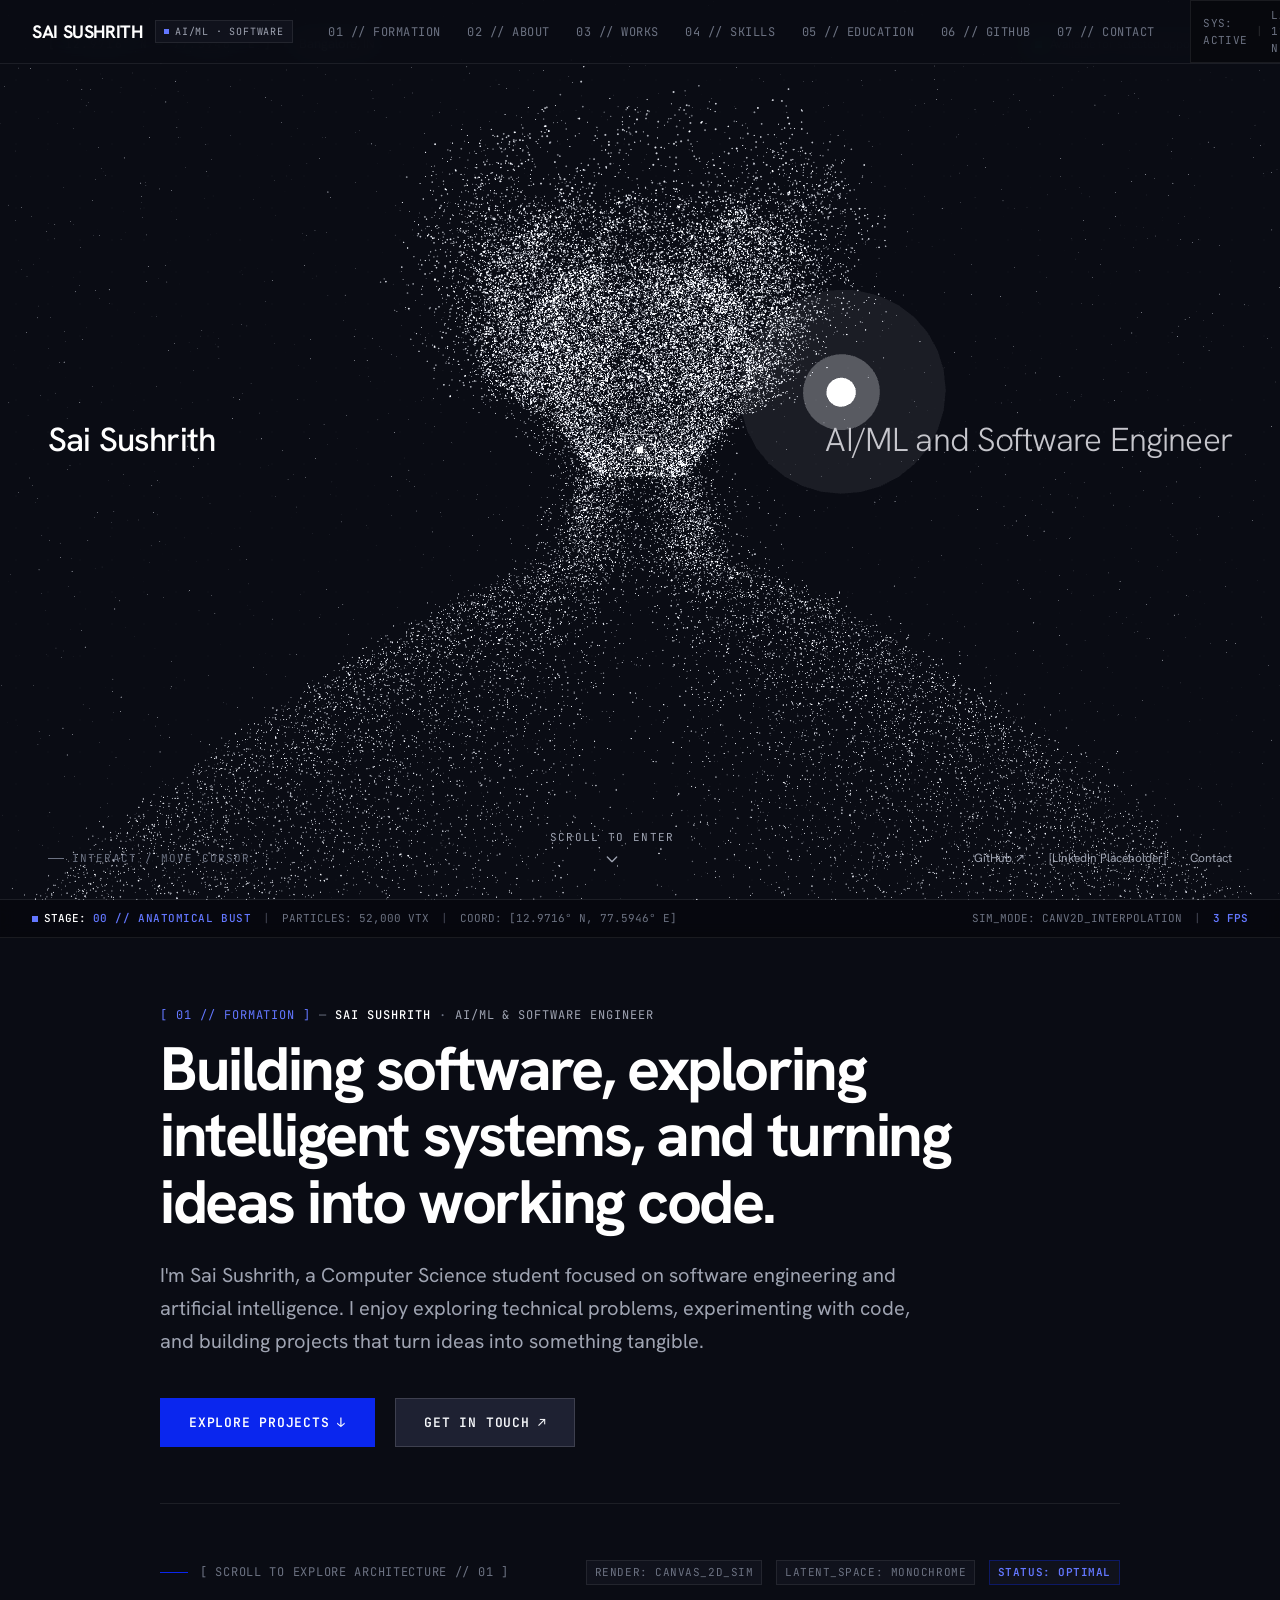
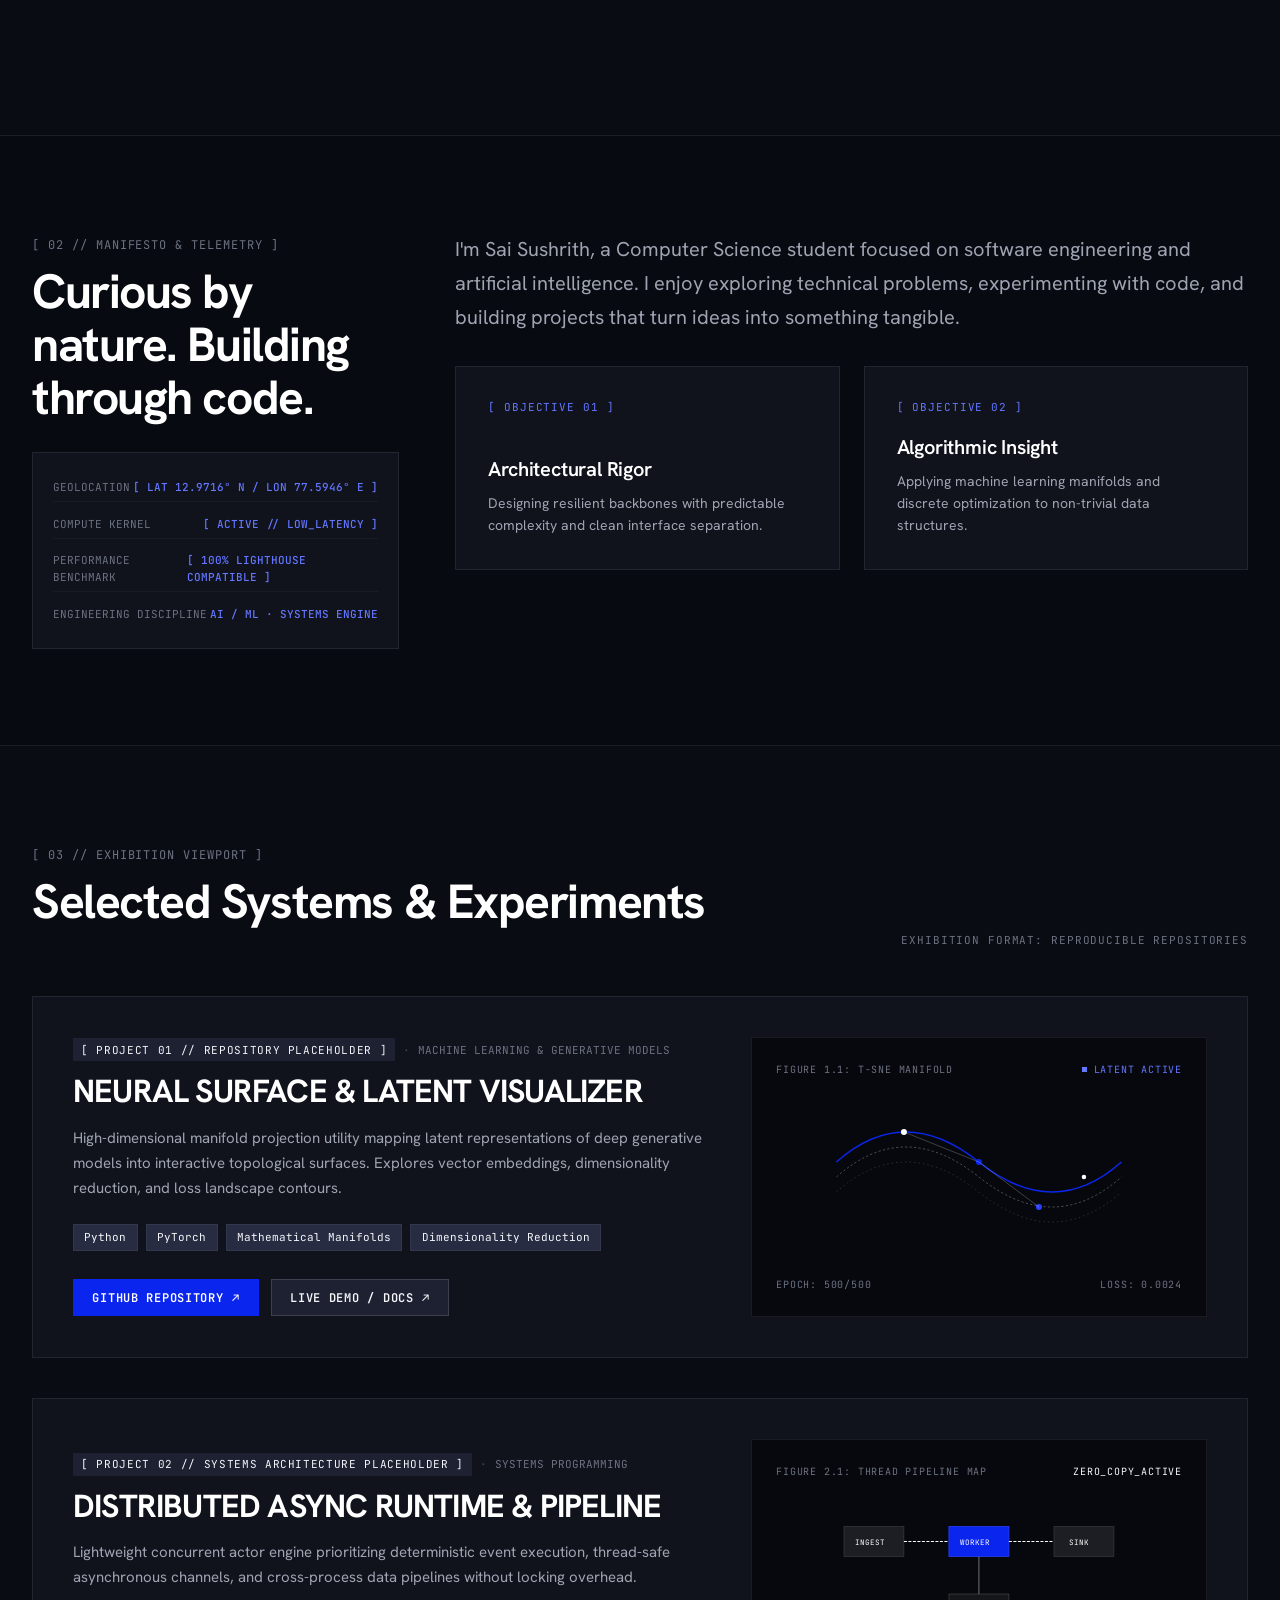
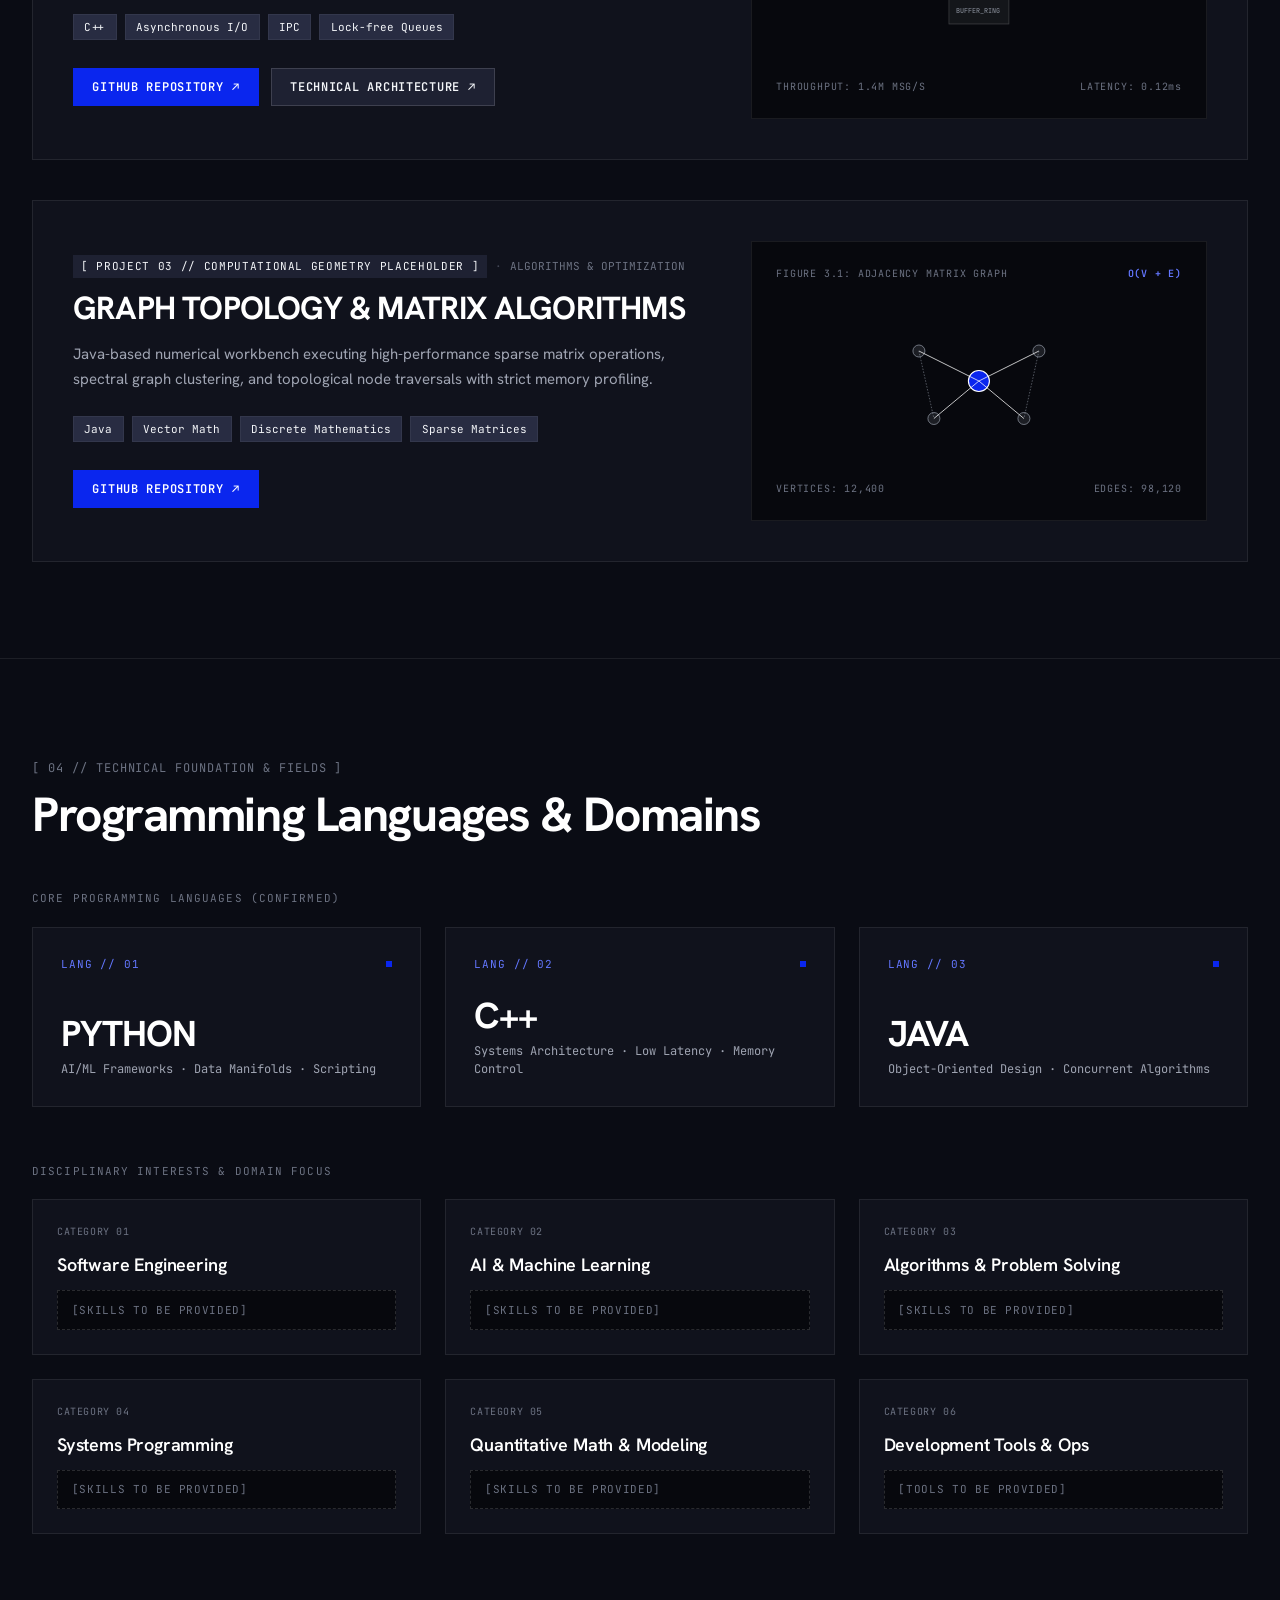
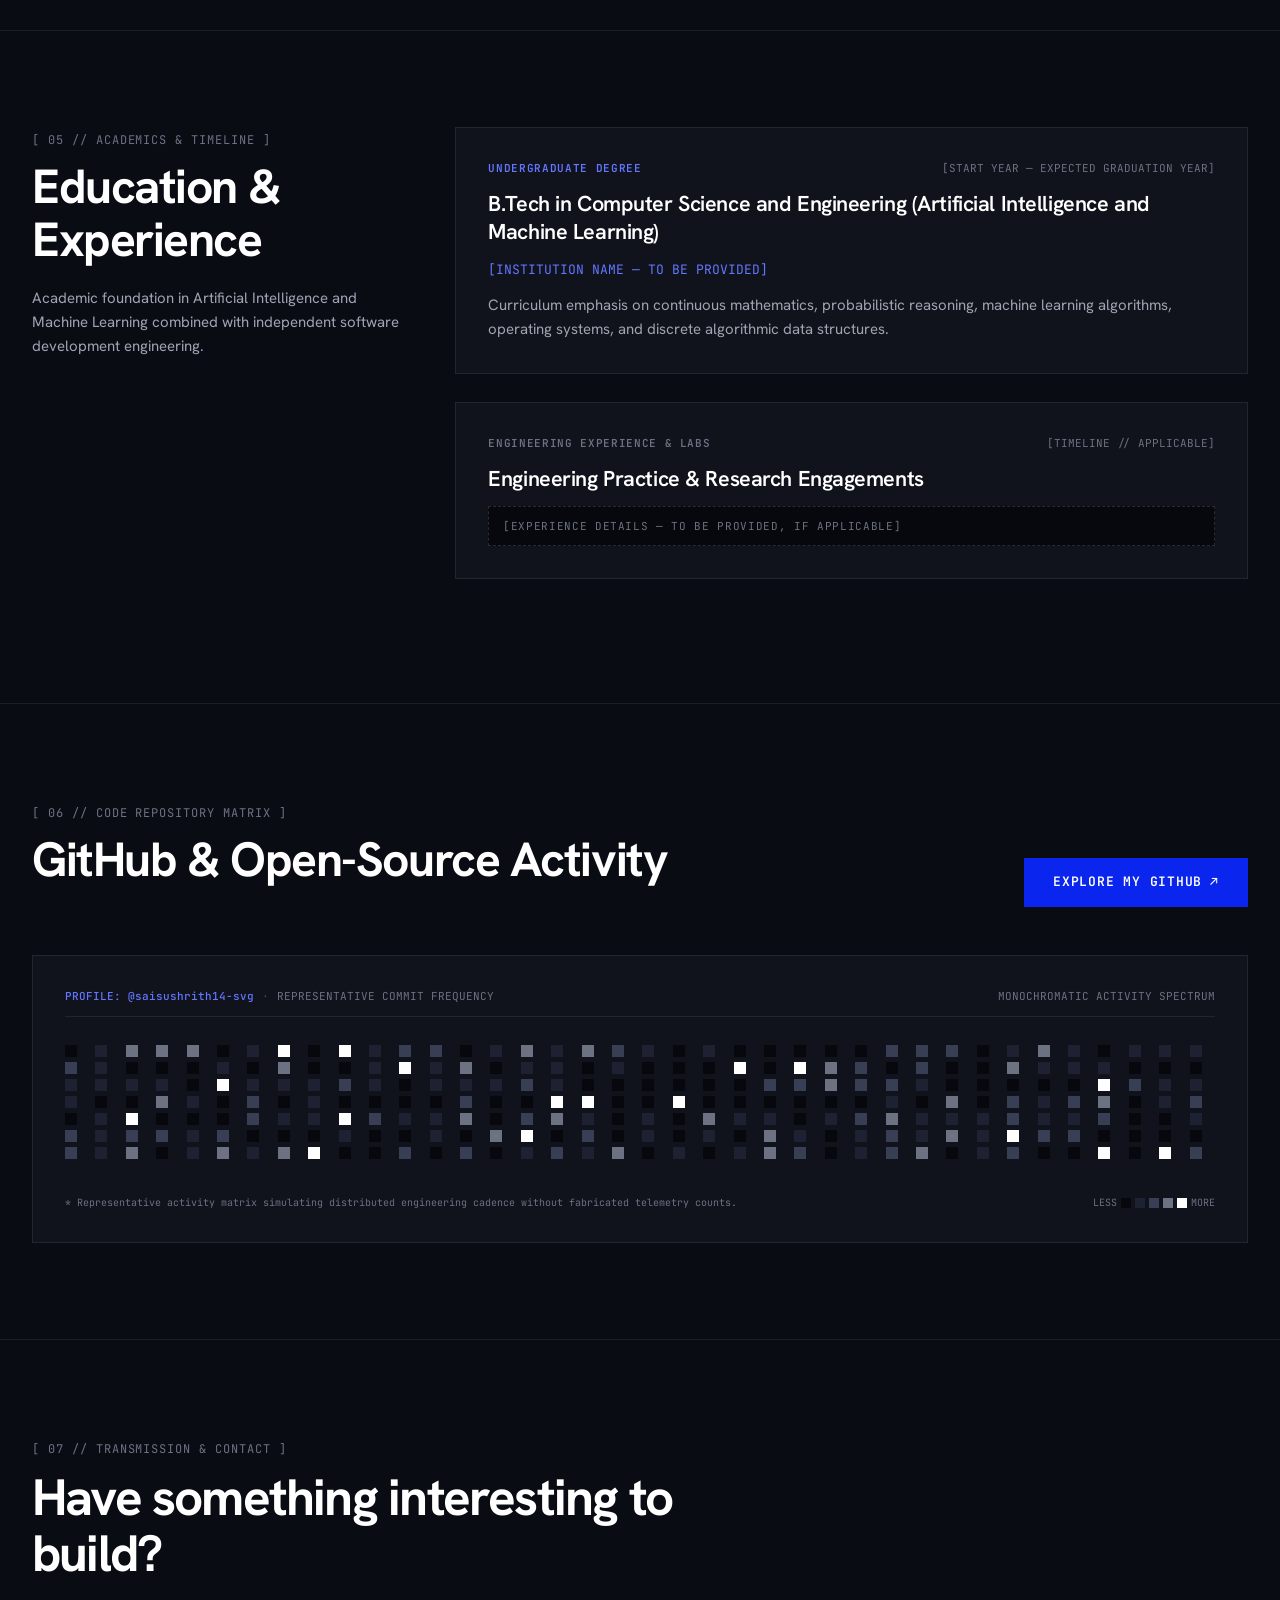
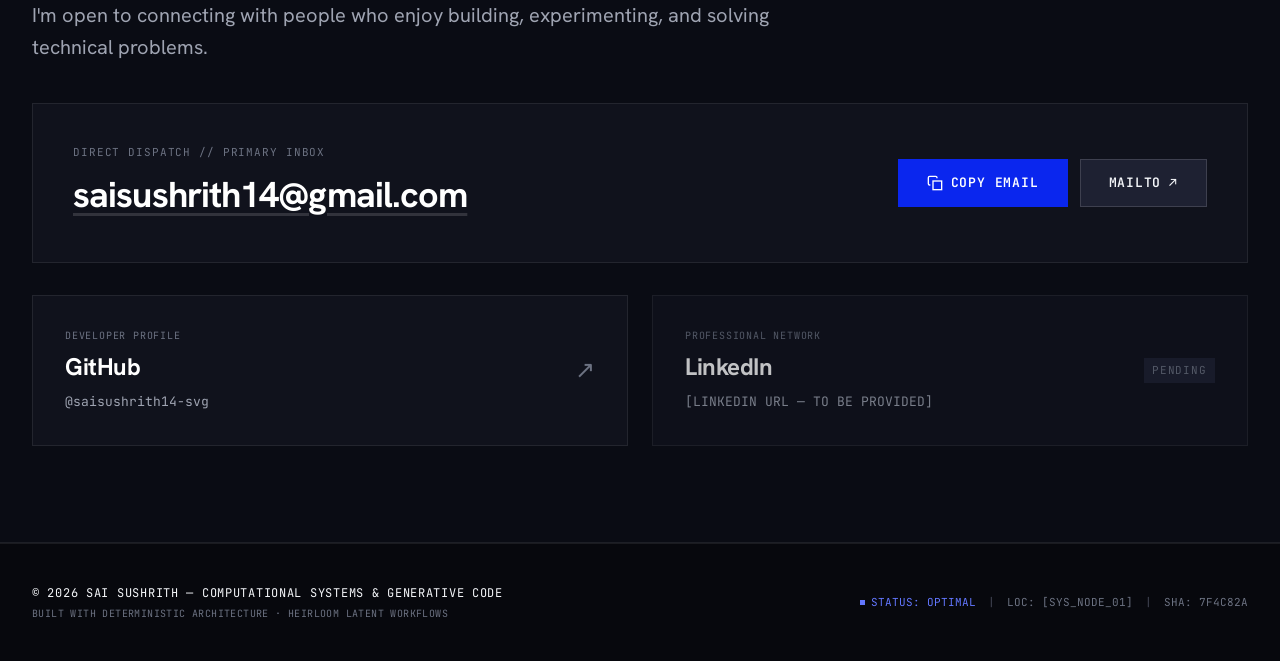
==== commit 113fd834: "Implement 52,000 particle anatomical humanoid bust with interactive celestial orb (matching ingrassi" ====
--- a/portfolio.html
+++ b/portfolio.html
@@ -28,8 +28,8 @@
     <div class="cursor-ring"></div>
   </div>
 
-  <!-- Persistent 2D Canvas for Generative Particle Sculpting -->
-  <canvas id="generative-canvas" class="generative-canvas" aria-hidden="true"></canvas>
+  <!-- Persistent Particle Scene for Anatomical Silhouette Bust (ingrassiadaniel.it) -->
+  <div id="threejs-particle-scene" class="threejs-particle-scene" aria-hidden="true"></div>
 
   <!-- Ambient Texture Layer -->
   <div class="ambient-noise" aria-hidden="true"></div>
@@ -51,14 +51,12 @@
       </div>
     </div>
 
-    <!-- Symmetrical Identity Typography -->
+    <!-- Symmetrical Identity Typography (Daniel Ingrassia Reference) -->
     <div class="landing-hero-center">
       <div class="hero-left-col">
-        <span class="hero-label-sub">// CANDIDATE_ID</span>
         <h1 class="landing-title">Sai Sushrith</h1>
       </div>
       <div class="hero-right-col">
-        <span class="hero-label-sub">// CORE_DISCIPLINE</span>
         <p class="landing-subtitle">AI/ML and Software Engineer</p>
       </div>
     </div>
@@ -754,7 +752,9 @@
     </div>
   </footer>
 
-  <!-- Vanilla JavaScript -->
+  <!-- Three.js Engine for 52,000 Particle Anatomical Silhouette Bust (Stitch Design Specification) -->
+  <script src="assets/three.min.js"></script>
+  <!-- Vanilla JavaScript Interaction & Progressive Animation Logic -->
   <script src="script.js"></script>
 </body>
 </html>
--- a/styles.css
+++ b/styles.css
@@ -124,21 +124,30 @@
 .ambient-noise {
   position: fixed;
   inset: 0;
-  background-image: radial-gradient(rgba(255, 255, 255, 0.035) 1px, transparent 0);
+  background-image: radial-gradient(rgba(255, 255, 255, 0.04) 1px, transparent 0);
   background-size: 32px 32px;
   pointer-events: none;
   z-index: 0;
-  opacity: 0.6;
-}
-
-/* Persistent Generative 2D Canvas */
-.generative-canvas {
+  opacity: 0.35;
+}
+
+/* Persistent Three.js Anatomical Silhouette Bust Scene */
+.threejs-particle-scene {
   position: fixed;
   inset: 0;
   width: 100%;
   height: 100%;
   pointer-events: none;
   z-index: 1;
+}
+
+.threejs-particle-scene canvas {
+  position: absolute;
+  top: 0;
+  left: 0;
+  width: 100% !important;
+  height: 100% !important;
+  display: block;
 }
 
 /* Custom Architectural Desktop Cursor */
@@ -431,19 +440,19 @@
 }
 
 .landing-title {
-  font-size: clamp(2rem, 4vw, 3.25rem);
-  font-weight: 700;
-  letter-spacing: -0.035em;
-  color: var(--text-pure);
-  line-height: 1.1;
+  font-size: clamp(1.85rem, 2.6vw, 2.5rem);
+  font-weight: 500;
+  letter-spacing: -0.025em;
+  color: #FFFFFF;
+  line-height: 1.15;
 }
 
 .landing-subtitle {
-  font-size: clamp(1.75rem, 3.5vw, 2.75rem);
+  font-size: clamp(1.85rem, 2.6vw, 2.5rem);
   font-weight: 300;
-  letter-spacing: -0.03em;
-  color: var(--text-secondary);
-  line-height: 1.1;
+  letter-spacing: -0.025em;
+  color: #C6C6CC;
+  line-height: 1.15;
 }
 
 /* Bottom Bar */
